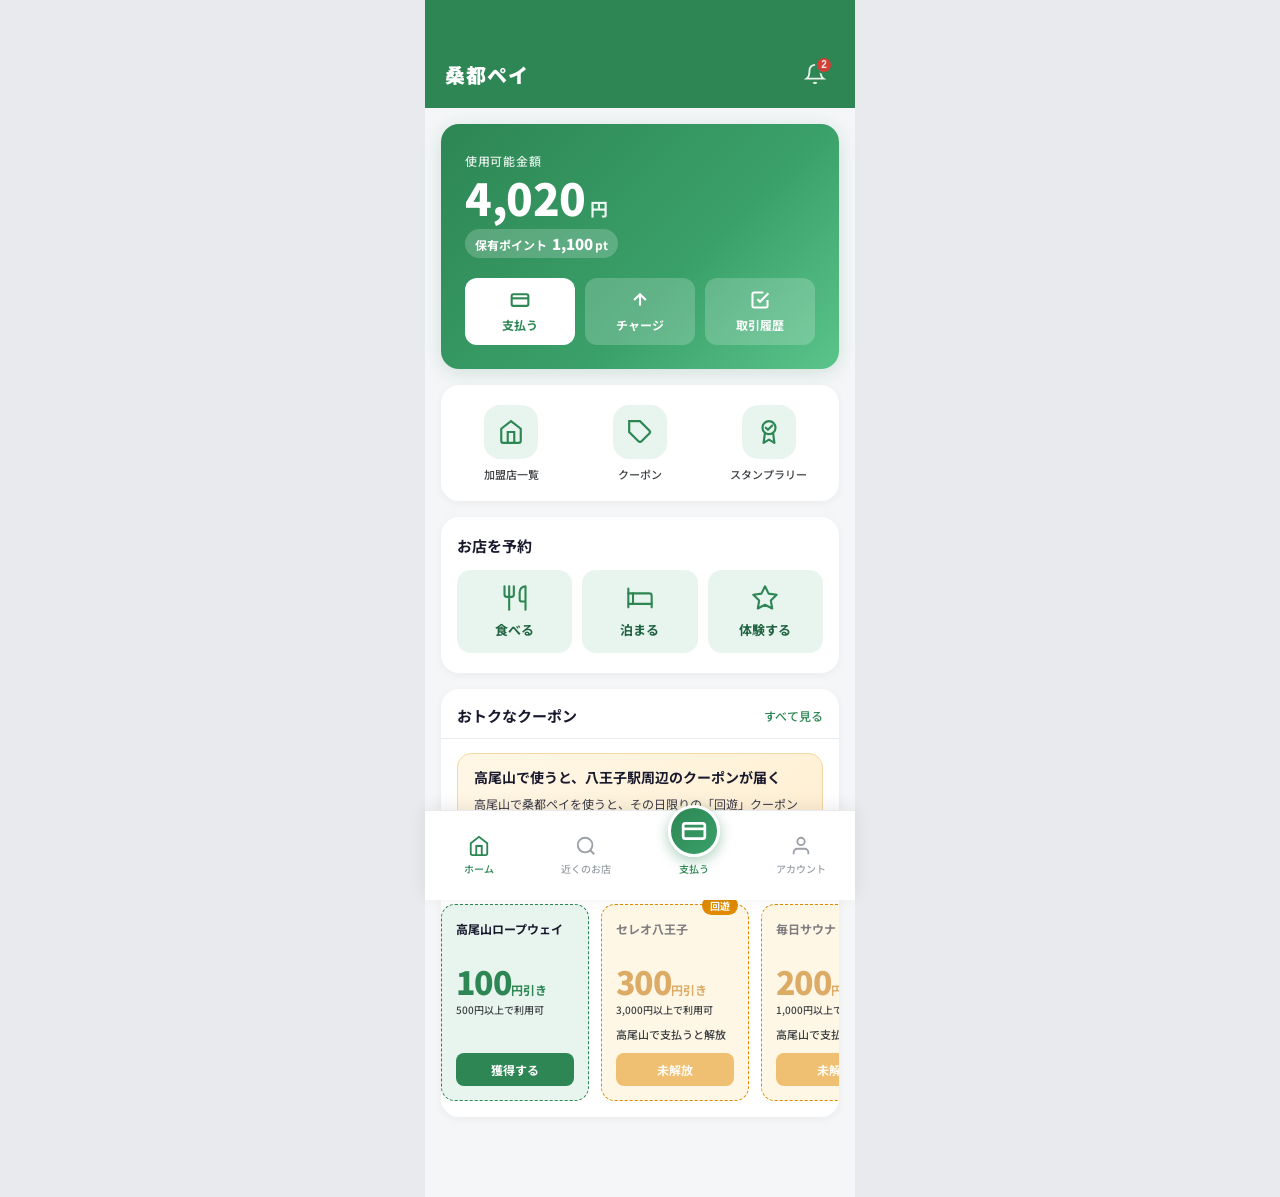
==== index.html @ 96328ba6 "アカウント画面を追加 - ボトムナビの「アカウント」で account.html に移動するようにした - 会員情報：会員番号・使用可能金額・保有ポイント、支払う／チャージ - 予約：これからの予約を" ====
<!DOCTYPE html>
<html lang="ja">
<head>
  <meta charset="UTF-8">
  <meta name="viewport" content="width=device-width, initial-scale=1.0">
  <title>桑都ペイ</title>
  <link rel="stylesheet" href="style.css">
  <link rel="preconnect" href="https://fonts.googleapis.com">
  <link href="https://fonts.googleapis.com/css2?family=Noto+Sans+JP:wght@400;500;700;900&display=swap" rel="stylesheet">
</head>
<body>

  <header class="top-bar">
    <span class="logo-text">桑都ペイ</span>
    <button class="notification-btn" aria-label="お知らせ">
      <svg width="22" height="22" viewBox="0 0 24 24" fill="none" stroke="currentColor" stroke-width="2">
        <path d="M18 8A6 6 0 0 0 6 8c0 7-3 9-3 9h18s-3-2-3-9"/>
        <path d="M13.73 21a2 2 0 0 1-3.46 0"/>
      </svg>
    </button>
  </header>

  <main>
    <section class="balance-card">
      <div class="card-label">使用可能金額</div>
      <div class="card-amount">
        <span class="amount-value">4,000</span>
        <span class="amount-unit">円</span>
      </div>
      <!-- 保有ポイント（数字は js/state.js で書きかわる） -->
      <p class="card-points">保有ポイント <span class="points-value">0</span>pt</p>
      <div class="card-actions">
        <a href="pay.html" class="action-btn primary pay-btn">
          <svg width="20" height="20" viewBox="0 0 24 24" fill="none" stroke="currentColor" stroke-width="2.5">
            <rect x="2" y="5" width="20" height="14" rx="2"/>
            <path d="M2 10h20"/>
          </svg>
          支払う
        </a>
        <button class="action-btn secondary charge-btn">
          <svg width="20" height="20" viewBox="0 0 24 24" fill="none" stroke="currentColor" stroke-width="2.5">
            <path d="M12 5v14M5 12l7-7 7 7"/>
          </svg>
          チャージ
        </button>
        <button class="action-btn secondary history-btn">
          <svg width="20" height="20" viewBox="0 0 24 24" fill="none" stroke="currentColor" stroke-width="2.5">
            <path d="M9 11l3 3L22 4"/>
            <path d="M21 12v7a2 2 0 0 1-2 2H5a2 2 0 0 1-2-2V5a2 2 0 0 1 2-2h11"/>
          </svg>
          取引履歴
        </button>
      </div>
    </section>

    <section class="services">
      <a href="shops.html" class="service-item">
        <div class="service-icon">
          <svg width="26" height="26" viewBox="0 0 24 24" fill="none" stroke="currentColor" stroke-width="2">
            <path d="M3 9l9-7 9 7v11a2 2 0 0 1-2 2H5a2 2 0 0 1-2-2z"/>
            <polyline points="9 22 9 12 15 12 15 22"/>
          </svg>
        </div>
        <span>加盟店一覧</span>
      </a>
      <a href="coupons.html" class="service-item">
        <div class="service-icon">
          <svg width="26" height="26" viewBox="0 0 24 24" fill="none" stroke="currentColor" stroke-width="2">
            <path d="M20.59 13.41l-7.17 7.17a2 2 0 0 1-2.83 0L2 12V2h10l8.59 8.59a2 2 0 0 1 0 2.82z"/>
            <line x1="7" y1="7" x2="7.01" y2="7"/>
          </svg>
        </div>
        <span>クーポン</span>
      </a>
      <a href="stamp.html" class="service-item">
        <div class="service-icon">
          <svg width="26" height="26" viewBox="0 0 24 24" fill="none" stroke="currentColor" stroke-width="2" stroke-linecap="round" stroke-linejoin="round">
            <circle cx="12" cy="8" r="6"/>
            <polyline points="9 8 11 10 15 6"/>
            <path d="M8.2 13.3L7 22l5-3 5 3-1.2-8.7"/>
          </svg>
        </div>
        <span>スタンプラリー</span>
      </a>
    </section>

    <section class="reserve">
      <h2 class="reserve-title">お店を予約</h2>
      <div class="reserve-buttons">
        <a href="reserve.html?type=food" class="reserve-btn">
          <svg class="reserve-icon" width="28" height="28" viewBox="0 0 24 24" fill="none" stroke="currentColor" stroke-width="1.8" stroke-linecap="round" stroke-linejoin="round">
            <path d="M3 2v7c0 1.1.9 2 2 2h4a2 2 0 0 0 2-2V2"/>
            <path d="M7 2v20"/>
            <path d="M21 15V2a5 5 0 0 0-5 5v6c0 1.1.9 2 2 2h3zm0 0v7"/>
          </svg>
          食べる
        </a>
        <a href="reserve.html?type=stay" class="reserve-btn">
          <svg class="reserve-icon" width="28" height="28" viewBox="0 0 24 24" fill="none" stroke="currentColor" stroke-width="1.8" stroke-linecap="round" stroke-linejoin="round">
            <path d="M2 4v16"/>
            <path d="M2 8h18a2 2 0 0 1 2 2v10"/>
            <path d="M2 17h20"/>
            <path d="M6 8v9"/>
          </svg>
          泊まる
        </a>
        <a href="reserve.html?type=experience" class="reserve-btn">
          <svg class="reserve-icon" width="28" height="28" viewBox="0 0 24 24" fill="none" stroke="currentColor" stroke-width="1.8" stroke-linecap="round" stroke-linejoin="round">
            <polygon points="12 2 15.09 8.26 22 9.27 17 14.14 18.18 21.02 12 17.77 5.82 21.02 7 14.14 2 9.27 8.91 8.26 12 2"/>
          </svg>
          体験する
        </a>
      </div>
    </section>

    <section class="coupon">
      <div class="coupon-header">
        <h2>おトクなクーポン</h2>
        <a href="coupons.html" class="news-more">すべて見る</a>
      </div>
      <!-- 回遊クーポンの案内は js/ui-coupon.js で自動生成 -->
      <div class="tour-banner"></div>
      <div class="coupon-carousel">
        <!-- クーポンは js/page-home.js で自動生成 -->
      </div>
    </section>

  </main>

  <nav class="bottom-nav">
    <button class="nav-item active">
      <svg width="22" height="22" viewBox="0 0 24 24" fill="none" stroke="currentColor" stroke-width="2">
        <path d="M3 9l9-7 9 7v11a2 2 0 0 1-2 2H5a2 2 0 0 1-2-2z"/>
        <polyline points="9 22 9 12 15 12 15 22"/>
      </svg>
      <span>ホーム</span>
    </button>
    <a href="shops.html?sort=near" class="nav-item nav-near">
      <svg width="22" height="22" viewBox="0 0 24 24" fill="none" stroke="currentColor" stroke-width="2">
        <circle cx="11" cy="11" r="8"/><line x1="21" y1="21" x2="16.65" y2="16.65"/>
      </svg>
      <span>近くのお店</span>
    </a>
    <a href="pay.html" class="nav-item pay-nav">
      <div class="pay-circle">
        <svg width="26" height="26" viewBox="0 0 24 24" fill="none" stroke="white" stroke-width="2.5">
          <rect x="2" y="5" width="20" height="14" rx="2"/>
          <path d="M2 10h20"/>
        </svg>
      </div>
      <span>支払う</span>
    </a>
    <a href="account.html" class="nav-item nav-account">
      <svg width="22" height="22" viewBox="0 0 24 24" fill="none" stroke="currentColor" stroke-width="2">
        <path d="M20 21v-2a4 4 0 0 0-4-4H8a4 4 0 0 0-4 4v2"/>
        <circle cx="12" cy="7" r="4"/>
      </svg>
      <span>アカウント</span>
    </a>
  </nav>
<!-- 読み込む順番を変えないでください（上のファイルを下のファイルが使います） -->
<script src="js/data.js"></script>
<script src="js/core.js"></script>
<script src="js/state.js"></script>
<script src="js/demo.js"></script>
<script src="js/ui-common.js"></script>
<script src="js/ui-coupon.js"></script>
<script src="js/ui-merchant.js"></script>
<script src="js/ui-pay.js"></script>
<script src="js/page-home.js"></script>
</body>
</html>
---- style.css ----
@charset "UTF-8";

:root {
  --green-primary: #2D8653;
  --green-light: #3AA06A;
  --green-pale: #E8F5EE;
  --green-dark: #1F6340;
  --white: #FFFFFF;
  --gray-100: #F5F6F8;
  --gray-200: #E8EAED;
  --gray-400: #9AA0A6;
  --gray-700: #3C4043;
  --text-primary: #1A1A2E;
  --radius-card: 18px;
  --shadow-card: 0 4px 20px rgba(45, 134, 83, 0.18);
}

/* 全体 */

[hidden] {
  display: none !important;
}

* {
  margin: 0;
  padding: 0;
  box-sizing: border-box;
}

html {
  background: var(--gray-200);
  overscroll-behavior-y: auto;
}

body {
  font-family: 'Noto Sans JP', sans-serif;
  background: var(--gray-100);
  color: var(--text-primary);
  min-height: 100vh;
  max-width: 430px;
  margin: 0 auto;
  position: relative;
  padding-bottom: 80px;
}

/* ── ヘッダー ── */
.top-bar {
  background: var(--green-primary);
  display: flex;
  align-items: center;
  justify-content: space-between;
  padding:54px 20px 14px;
  position: sticky;
  top: 0;
  z-index: 100;
}

.logo-text {
  font-size: 20px;
  font-weight: 900;
  color: var(--white);
  letter-spacing: 0.05em;
}

.notification-btn {
  position: relative;
  display: flex;
  align-items: center;
  justify-content: center;
  width: 40px;
  height: 40px;
  background: none;
  border: none;
  color: var(--white);
  cursor: pointer;
  opacity: 0.9;
}

/* ベルマークの未読の数 */
.notice-badge {
  position: absolute;
  top: 2px;
  right: 2px;
  min-width: 18px;
  height: 18px;
  padding: 0 4px;
  border-radius: 9px;
  border: 2px solid var(--green-primary);
  background: #E53935;
  color: var(--white);
  font-size: 10px;
  font-weight: 700;
  line-height: 14px;
  text-align: center;
}

/* ── 残高カード ── */
.balance-card {
  background: linear-gradient(135deg, var(--green-primary) 0%, var(--green-light) 60%, #5AC48A 100%);
  margin: 16px 16px 0;
  border-radius: var(--radius-card);
  padding: 28px 24px 24px;
  box-shadow: var(--shadow-card);
  color: var(--white);
}

.card-label {
  font-size: 12px;
  font-weight: 500;
  opacity: 0.85;
  letter-spacing: 0.06em;
  margin-bottom: 6px;
}

.card-amount {
  display: flex;
  align-items: baseline;
  gap: 4px;
  margin-bottom: 8px;
}

.card-points {
  display: inline-block;
  margin-bottom: 20px;
  padding: 4px 10px;
  border-radius: 20px;
  background: rgba(255, 255, 255, 0.2);
  font-size: 12px;
  font-weight: 700;
}

.card-points .points-value {
  font-size: 15px;
  font-weight: 900;
  margin: 0 2px;
}

.amount-value {
  font-size: 44px;
  font-weight: 900;
  line-height: 1;
  letter-spacing: -0.01em;
}

.amount-unit {
  font-size: 18px;
  font-weight: 700;
  opacity: 0.9;
}

.card-actions {
  display: flex;
  gap: 10px;
}

.action-btn {
  flex: 1;
  display: flex;
  flex-direction: column;
  align-items: center;
  gap: 6px;
  padding: 12px 8px;
  border: none;
  border-radius: 12px;
  font-family: 'Noto Sans JP', sans-serif;
  font-size: 12px;
  font-weight: 700;
  cursor: pointer;
  transition: transform 0.1s, opacity 0.1s;
}

.action-btn:active {
  transform: scale(0.95);
  opacity: 0.85;
}

.action-btn.primary {
  background: var(--white);
  color: var(--green-primary);
}

.action-btn.secondary {
  background: rgba(255, 255, 255, 0.2);
  color: var(--white);
  backdrop-filter: blur(4px);
}

/* ── サービス一覧 ── */
.services {
  display: grid;
  grid-template-columns: repeat(3, 1fr);
  gap: 12px;
  margin: 16px 16px 0;
  background: var(--white);
  border-radius: var(--radius-card);
  padding: 20px 12px;
  box-shadow: 0 2px 8px rgba(0, 0, 0, 0.05);
}

.service-item {
  display: flex;
  flex-direction: column;
  align-items: center;
  gap: 8px;
  cursor: pointer;
  transition: transform 0.15s;
}

.service-item:active {
  transform: scale(0.92);
}

.service-icon {
  width: 54px;
  height: 54px;
  background: var(--green-pale);
  border-radius: 16px;
  display: flex;
  align-items: center;
  justify-content: center;
  color: var(--green-primary);
}

.service-item span {
  font-size: 11px;
  font-weight: 500;
  color: var(--gray-700);
  text-align: center;
  line-height: 1.3;
}

/* ── 予約 ── */
.reserve {
  margin: 16px 16px 0;
  background: var(--white);
  border-radius: var(--radius-card);
  padding: 18px 16px 20px;
  box-shadow: 0 2px 8px rgba(0, 0, 0, 0.05);
}

.reserve-title {
  font-size: 15px;
  font-weight: 700;
  color: var(--text-primary);
  margin-bottom: 14px;
}

.reserve-buttons {
  display: flex;
  gap: 10px;
}

.reserve-btn {
  flex: 1;
  display: flex;
  flex-direction: column;
  align-items: center;
  gap: 8px;
  padding: 14px 8px;
  background: var(--green-pale);
  border: none;
  border-radius: 14px;
  font-family: 'Noto Sans JP', sans-serif;
  font-size: 13px;
  font-weight: 700;
  color: var(--green-dark);
  cursor: pointer;
  transition: transform 0.15s, background 0.15s;
}

.reserve-btn:active {
  transform: scale(0.94);
  background: #D4EDE0;
}

.reserve-icon {
  color: var(--green-primary);
}

/* ── クーポン ── */
.coupon {
  margin: 16px 16px 0;
  background: var(--white);
  border-radius: var(--radius-card);
  overflow: hidden;
  box-shadow: 0 2px 8px rgba(0, 0, 0, 0.05);
}

.coupon-header {
  display: flex;
  align-items: center;
  justify-content: space-between;
  padding: 16px 16px 12px;
  border-bottom: 1px solid var(--gray-200);
}

.coupon-header h2 {
  font-size: 15px;
  font-weight: 700;
  color: var(--text-primary);
}

.coupon-carousel {
  display: flex;
  gap: 12px;
  overflow-x: auto;
  scroll-snap-type: x mandatory;
  -webkit-overflow-scrolling: touch;
  overscroll-behavior-x: contain;
  padding: 14px 16px 16px;
  scrollbar-width: none;
}

.coupon-carousel::-webkit-scrollbar {
  display: none;
}

.coupon-card {
  flex-shrink: 0;
  width: 148px;
  scroll-snap-align: start;
  background: var(--green-pale);
  border-radius: 14px;
  padding: 16px 14px 14px;
  display: flex;
  flex-direction: column;
  gap: 10px;
  border: 1.5px dashed var(--green-primary);
  position: relative;
}

.coupon-name {
  font-size: 12px;
  font-weight: 700;
  color: var(--text-primary);
  line-height: 1.4;
  min-height: 34px;
}

.coupon-discount {
  font-size: 12px;
  font-weight: 700;
  color: var(--green-primary);
  line-height: 1;
}

.coupon-discount span {
  font-size: 32px;
  font-weight: 900;
  letter-spacing: -0.02em;
}

.coupon-btn {
  width: 100%;
  padding: 8px 0;
  background: var(--green-primary);
  color: var(--white);
  border: none;
  border-radius: 8px;
  font-family: 'Noto Sans JP', sans-serif;
  font-size: 12px;
  font-weight: 700;
  cursor: pointer;
  transition: opacity 0.15s, transform 0.15s;
}

.coupon-btn:active {
  opacity: 0.8;
  transform: scale(0.97);
}

.coupon-btn.coupon-btn-clicked {
  opacity: 0.5;
  cursor: default;
  transform: none;
}

/* 「すべて見る」リンク */
.news-more {
  font-size: 12px;
  color: var(--green-primary);
  text-decoration: none;
  font-weight: 500;
}

/* ── ボトムナビ ── */
.bottom-nav {
  position: fixed;
  bottom: 0;
  left: 50%;
  transform: translateX(-50%);
  width: 100%;
  max-width: 430px;
  background: var(--white);
  border-top: 1px solid var(--gray-200);
  display: flex;
  align-items: flex-end;
  padding: 8px 0 20px;
  box-shadow: 0 -4px 16px rgba(0, 0, 0, 0.08);
  z-index: 200;
}

.nav-item {
  flex: 1;
  display: flex;
  flex-direction: column;
  align-items: center;
  gap: 4px;
  background: none;
  border: none;
  cursor: pointer;
  color: var(--gray-400);
  font-family: 'Noto Sans JP', sans-serif;
  font-size: 10px;
  font-weight: 500;
  padding: 4px 0;
  transition: color 0.15s;
}

.nav-item.active {
  color: var(--green-primary);
}

.nav-item.pay-nav {
  color: var(--green-primary);
  margin-top: -18px;
}

.pay-circle {
  width: 52px;
  height: 52px;
  background: linear-gradient(135deg, var(--green-primary), var(--green-light));
  border-radius: 50%;
  display: flex;
  align-items: center;
  justify-content: center;
  box-shadow: 0 4px 14px rgba(45, 134, 83, 0.4);
  border: 3px solid var(--white);
}
/* リンクで作ったボタンの下線を消す */
a.service-item,
a.nav-item {
  text-decoration: none;
}

/* ════════════════════════════
   クーポン一覧ページ
   ════════════════════════════ */
.sub-bar {
  padding: 54px 12px 14px;
}

.back-btn {
  display: flex;
  align-items: center;
  justify-content: center;
  width: 40px;
  height: 40px;
  color: var(--white);
}

.page-title {
  font-size: 17px;
  font-weight: 700;
  color: var(--white);
}

/* 獲得状況の切り替え（カテゴリと区別するためセグメント型） */
.coupon-tabs {
  display: flex;
  gap: 4px;
  margin: 12px 16px 0;
  padding: 4px;
  background: var(--gray-200);
  border-radius: 12px;
}

.coupon-tab {
  flex: 1;
  padding: 7px 0;
  background: none;
  border: none;
  border-radius: 9px;
  font-family: 'Noto Sans JP', sans-serif;
  font-size: 13px;
  font-weight: 700;
  color: var(--gray-700);
  cursor: pointer;
  transition: background 0.15s, color 0.15s;
}

.coupon-tab.active {
  background: var(--white);
  color: var(--green-primary);
  box-shadow: 0 1px 4px rgba(0, 0, 0, 0.08);
}

/* 縦並びのクーポン */
.coupon-list {
  display: flex;
  flex-direction: column;
  gap: 12px;
  margin: 16px 16px 0;
}

.coupon-card.coupon-row {
  width: 100%;
  flex-direction: row;
  align-items: center;
  gap: 14px;
  padding: 16px;
}

.coupon-row .coupon-discount {
  flex-shrink: 0;
  width: 92px;
  text-align: center;
}

.coupon-row .coupon-discount span {
  font-size: 26px;
}

.coupon-row .coupon-name {
  flex: 1;
  min-height: 0;
  font-size: 14px;
}

.coupon-row .coupon-btn {
  flex-shrink: 0;
  width: 84px;
}

.coupon-empty {
  padding: 40px 0;
  text-align: center;
  font-size: 13px;
  color: var(--gray-400);
}

/* カテゴリ・エリアのボタン（横にスクロールできる） */
.category-chips,
.area-chips {
  display: flex;
  gap: 8px;
  overflow-x: auto;
  padding: 16px 16px 0;
  scrollbar-width: none;
}

.category-chips::-webkit-scrollbar,
.area-chips::-webkit-scrollbar {
  display: none;
}

.category-chip {
  flex-shrink: 0;
  padding: 7px 14px;
  background: var(--green-pale);
  border: none;
  border-radius: 20px;
  font-family: 'Noto Sans JP', sans-serif;
  font-size: 13px;
  font-weight: 700;
  color: var(--green-dark);
  cursor: pointer;
  transition: background 0.15s, color 0.15s;
}

.category-chip.active {
  background: var(--green-dark);
  color: var(--white);
}

/* 一覧カードの店名とカテゴリ */
.coupon-info {
  flex: 1;
  display: flex;
  flex-direction: column;
  align-items: flex-start;
  gap: 4px;
}

.coupon-category {
  font-size: 10px;
  font-weight: 700;
  color: var(--green-dark);
  background: var(--white);
  padding: 2px 8px;
  border-radius: 20px;
}

/* ════════════════════════════
   回遊クーポン
   ════════════════════════════ */

/* 案内バナー */
.tour-banner {
  margin: 14px 16px 0;
  padding: 14px 16px;
  background: linear-gradient(135deg, #FFF7E6, #FFEFD1);
  border: 1px solid #F5D9A3;
  border-radius: 14px;
  display: flex;
  flex-direction: column;
  gap: 6px;
}

.tour-banner-page {
  margin-top: 16px;
}

.tour-banner.is-active {
  background: linear-gradient(135deg, var(--green-primary), var(--green-light));
  border-color: transparent;
  color: var(--white);
}

.tour-title {
  font-size: 14px;
  font-weight: 700;
  line-height: 1.4;
}

.tour-text {
  font-size: 12px;
  line-height: 1.6;
  opacity: 0.85;
}

.tour-remaining {
  font-size: 12px;
  font-weight: 500;
}

.tour-countdown {
  font-size: 18px;
  font-weight: 900;
  margin-left: 2px;
}

.tour-demo-btn {
  align-self: flex-start;
  margin-top: 4px;
  padding: 8px 14px;
  background: #E08A00;
  color: var(--white);
  border: none;
  border-radius: 8px;
  font-family: 'Noto Sans JP', sans-serif;
  font-size: 12px;
  font-weight: 700;
  cursor: pointer;
}

.tour-demo-btn:active {
  transform: scale(0.97);
}

/* 回遊クーポンのカード */
.coupon-card.is-tour {
  background: #FFF7E6;
  border-color: #E08A00;
}

.coupon-card.is-tour .coupon-discount {
  color: #C06F00;
}

.coupon-card.is-tour .coupon-btn {
  background: #E08A00;
}

.coupon-card.is-inactive .coupon-name,
.coupon-card.is-inactive .coupon-discount {
  opacity: 0.55;
}

.coupon-badge {
  align-self: flex-start;
  font-size: 10px;
  font-weight: 700;
  color: var(--white);
  background: #E08A00;
  padding: 2px 8px;
  border-radius: 20px;
}

/* ホームのカードではバッジを右上に重ねる */
.coupon-card:not(.coupon-row) .coupon-badge {
  position: absolute;
  top: -9px;
  right: 10px;
}

.coupon-note {
  font-size: 11px;
  font-weight: 500;
  color: var(--gray-700);
  line-height: 1.4;
}

.coupon-note.is-active {
  color: #C06F00;
  font-weight: 700;
}

/* 一覧カードのラベル（回遊・カテゴリ）を横に並べる */
.coupon-labels {
  display: flex;
  flex-wrap: wrap;
  gap: 4px;
}

/* ホームのカードはボタンを下端にそろえる */
.coupon-card:not(.coupon-row) .coupon-btn {
  margin-top: auto;
}

/* 利用条件 */
.coupon-condition {
  font-size: 10px;
  font-weight: 500;
  color: var(--gray-700);
  line-height: 1.4;
}

.coupon-card:not(.coupon-row) .coupon-condition {
  margin-top: -4px;
}

/* カードは押すと詳細が開く */
.coupon-card {
  cursor: pointer;
}

/* ════════════════════════════
   クーポン詳細（下から出てくるパネル）
   ════════════════════════════ */
.sheet-overlay {
  position: fixed;
  inset: 0;
  z-index: 300;
  background: rgba(0, 0, 0, 0);
  display: flex;
  justify-content: center;
  align-items: flex-end;
  transition: background 0.25s;
}

.sheet-overlay.is-open {
  background: rgba(0, 0, 0, 0.45);
}

.sheet {
  position: relative;
  width: 100%;
  max-width: 430px;
  max-height: 85vh;
  overflow-y: auto;
  background: var(--white);
  border-radius: 22px 22px 0 0;
  padding: 10px 20px 28px;
  display: flex;
  flex-direction: column;
  gap: 12px;
  transform: translateY(100%);
  transition: transform 0.25s ease-out;
}

.sheet-overlay.is-open .sheet {
  transform: translateY(0);
}

/* 中身が多いときに、ボタンの列などがつぶれないようにする（パネル全体をスクロールさせる） */
.sheet > * {
  flex-shrink: 0;
}

.sheet-handle {
  align-self: center;
  width: 40px;
  height: 4px;
  border-radius: 2px;
  background: var(--gray-200);
  margin-bottom: 6px;
}

.sheet-close {
  position: absolute;
  top: 14px;
  right: 14px;
  width: 32px;
  height: 32px;
  border: none;
  border-radius: 50%;
  background: var(--gray-100);
  color: var(--gray-700);
  font-size: 20px;
  line-height: 1;
  cursor: pointer;
}

.sheet .coupon-category {
  background: var(--green-pale);
}

.sheet-title {
  font-size: 20px;
  font-weight: 900;
  line-height: 1.4;
  padding-right: 36px;
}

.sheet-discount {
  font-size: 16px;
  font-weight: 700;
  color: var(--green-primary);
  line-height: 1;
}

.sheet-discount span {
  font-size: 44px;
  font-weight: 900;
  letter-spacing: -0.02em;
}

.sheet.is-tour .sheet-discount {
  color: #C06F00;
}

.sheet-desc {
  font-size: 13px;
  line-height: 1.7;
  color: var(--gray-700);
}

.sheet-info {
  display: grid;
  grid-template-columns: 84px 1fr;
  gap: 10px 12px;
  padding: 14px 16px;
  background: var(--gray-100);
  border-radius: 12px;
  font-size: 13px;
}

.sheet-info dt {
  color: var(--gray-400);
  font-weight: 500;
}

.sheet-info dd {
  font-weight: 700;
}

.sheet-info .tour-countdown {
  font-size: inherit;
  margin-left: 0;
  color: #C06F00;
}

.sheet-howto-title {
  font-size: 13px;
  font-weight: 700;
  margin-bottom: 6px;
}

.sheet-howto ol {
  padding-left: 1.4em;
  font-size: 12px;
  line-height: 1.8;
  color: var(--gray-700);
}

.sheet-btn {
  margin-top: 4px;
  width: 100%;
  padding: 14px 0;
  background: var(--green-primary);
  color: var(--white);
  border: none;
  border-radius: 12px;
  font-family: 'Noto Sans JP', sans-serif;
  font-size: 15px;
  font-weight: 700;
  cursor: pointer;
}

.sheet.is-tour .sheet-btn {
  background: #E08A00;
}

.sheet-btn:disabled {
  opacity: 0.5;
  cursor: default;
}

/* ════════════════════════════
   お店の予約
   ════════════════════════════ */
a.reserve-btn {
  text-decoration: none;
}

/* 食べる・泊まる・体験するの切り替え */
.reserve-switch {
  display: flex;
  gap: 4px;
  margin: 16px 16px 0;
  padding: 4px;
  background: var(--gray-200);
  border-radius: 12px;
}

.reserve-switch a {
  flex: 1;
  padding: 8px 0;
  border-radius: 9px;
  text-align: center;
  text-decoration: none;
  font-size: 13px;
  font-weight: 700;
  color: var(--gray-700);
}

.reserve-switch a.active {
  background: var(--white);
  color: var(--green-primary);
  box-shadow: 0 1px 4px rgba(0, 0, 0, 0.08);
}

.reserve-lead {
  margin: 14px 16px 0;
  font-size: 12px;
  line-height: 1.6;
  color: var(--gray-700);
}

/* お店のカード（予約ページ・加盟店一覧で共通） */
.shop-list,
.merchant-list {
  display: flex;
  flex-direction: column;
  gap: 12px;
  margin: 14px 16px 0;
}

.shop-card {
  background: var(--white);
  border-radius: var(--radius-card);
  padding: 16px;
  box-shadow: 0 2px 8px rgba(0, 0, 0, 0.05);
  display: flex;
  flex-direction: column;
  gap: 10px;
  cursor: pointer;
  transition: transform 0.15s;
}

.shop-card:active {
  transform: scale(0.98);
}

.shop-head {
  display: flex;
  gap: 12px;
  align-items: center;
}

.shop-icon {
  flex-shrink: 0;
  width: 52px;
  height: 52px;
  border-radius: 14px;
  background: var(--green-pale);
  color: var(--green-primary);
  display: flex;
  align-items: center;
  justify-content: center;
}

.shop-title-box {
  display: flex;
  flex-direction: column;
  gap: 5px;
}

.shop-name {
  font-size: 15px;
  font-weight: 700;
  line-height: 1.4;
}

.shop-card .coupon-category {
  background: var(--green-pale);
}

.shop-desc {
  font-size: 12px;
  line-height: 1.6;
  color: var(--gray-700);
}

.shop-foot {
  display: flex;
  align-items: center;
  justify-content: space-between;
  gap: 10px;
}

.shop-btn {
  flex-shrink: 0;
  padding: 9px 18px;
  background: var(--green-primary);
  color: var(--white);
  border: none;
  border-radius: 10px;
  font-family: 'Noto Sans JP', sans-serif;
  font-size: 13px;
  font-weight: 700;
  cursor: pointer;
}

/* 予約フォーム */
.reserve-form {
  display: flex;
  flex-direction: column;
  gap: 12px;
  margin-top: 4px;
}

.form-field {
  display: flex;
  flex-direction: column;
  gap: 6px;
}

.form-label {
  font-size: 12px;
  font-weight: 700;
  color: var(--gray-700);
}

.form-input {
  width: 100%;
  padding: 12px 14px;
  border: 1px solid var(--gray-200);
  border-radius: 10px;
  background: var(--gray-100);
  font-family: 'Noto Sans JP', sans-serif;
  font-size: 16px; /* 16px 未満だと iPhone で入力時に画面が拡大される */
  color: var(--text-primary);
}

.form-input:focus {
  outline: 2px solid var(--green-light);
  outline-offset: 1px;
}

.form-error {
  font-size: 12px;
  font-weight: 700;
  color: #C62828;
}

/* 予約完了 */
.reserve-check {
  align-self: center;
  width: 64px;
  height: 64px;
  margin-top: 8px;
  border-radius: 50%;
  background: var(--green-primary);
  color: var(--white);
  font-size: 32px;
  font-weight: 900;
  display: flex;
  align-items: center;
  justify-content: center;
}

.reserve-done-title {
  text-align: center;
  padding-right: 0;
}

/* お店のアクセス */
.shop-access {
  font-size: 12px;
  font-weight: 500;
  color: var(--gray-700);
  line-height: 1.5;
}

/* 回遊の起点バッジ（高尾山エリアのお店） */
.coupon-badge.is-origin {
  background: var(--green-primary);
}

/* 予約画面の回遊クーポン案内 */
.tour-box {
  display: flex;
  flex-direction: column;
  gap: 6px;
  padding: 14px;
  background: #FFF7E6;
  border: 1.5px dashed #E08A00;
  border-radius: 12px;
}

.tour-box.is-origin {
  background: var(--green-pale);
  border-color: var(--green-primary);
}

.tour-box-head {
  display: flex;
  align-items: center;
  gap: 6px;
}

.tour-box-title {
  font-size: 13px;
  font-weight: 700;
}

.tour-box-amount {
  font-size: 12px;
  color: var(--gray-700);
}

.tour-box-amount strong {
  font-size: 18px;
  font-weight: 900;
  color: #C06F00;
  margin-right: 2px;
}

.tour-box-text {
  font-size: 12px;
  line-height: 1.6;
  color: var(--gray-700);
}

.tour-box-warn {
  font-size: 11px;
  font-weight: 700;
  line-height: 1.5;
  color: #C62828;
}

.tour-box-btn {
  align-self: flex-start;
  padding: 8px 14px;
  background: #E08A00;
  color: var(--white);
  border: none;
  border-radius: 8px;
  font-family: 'Noto Sans JP', sans-serif;
  font-size: 12px;
  font-weight: 700;
  cursor: pointer;
}

/* クーポン詳細の「このお店を予約する」 */
.sheet-link {
  display: block;
  padding: 12px 0;
  border: 1.5px solid var(--green-primary);
  border-radius: 12px;
  text-align: center;
  text-decoration: none;
  font-size: 14px;
  font-weight: 700;
  color: var(--green-primary);
}

/* 予約画面の「獲得済み」ボタン（押せない） */
.tour-box-btn.is-done {
  background: var(--white);
  color: #C06F00;
  border: 1.5px solid #E08A00;
  cursor: default;
}

/* ════════════════════════════
   加盟店一覧
   ════════════════════════════ */
.search-box {
  display: flex;
  align-items: center;
  gap: 8px;
  margin: 16px 16px 0;
  padding: 0 14px;
  background: var(--white);
  border: 1px solid var(--gray-200);
  border-radius: 12px;
  color: var(--gray-400);
}

.merchant-search {
  flex: 1;
  padding: 12px 0;
  border: none;
  background: none;
  font-family: 'Noto Sans JP', sans-serif;
  font-size: 16px; /* 16px 未満だと iPhone で入力時に画面が拡大される */
  color: var(--text-primary);
  outline: none;
}

.search-box:focus-within {
  border-color: var(--green-light);
}

.area-chips {
  padding-top: 12px;
}

.merchant-count {
  margin: 12px 16px 0;
  font-size: 12px;
  font-weight: 700;
  color: var(--gray-700);
}

.merchant-list {
  margin-top: 8px;
}

/* 通常クーポン・予約可のバッジ */
.coupon-badge.is-coupon {
  background: var(--green-light);
}

.coupon-badge.is-reserve {
  background: var(--gray-700);
}

/* 通常クーポンの案内（緑） */
.tour-box.is-normal {
  background: var(--green-pale);
  border-color: var(--green-primary);
}

.tour-box.is-normal .tour-box-amount strong {
  color: var(--green-primary);
}

.tour-box.is-normal .tour-box-btn {
  background: var(--green-primary);
}

.tour-box.is-normal .tour-box-btn.is-done {
  background: var(--white);
  color: var(--green-primary);
  border-color: var(--green-primary);
}

.tour-box-actions {
  display: flex;
  flex-wrap: wrap;
  align-items: center;
  gap: 10px;
}

.tour-box-link {
  padding: 8px 0;
  background: none;
  border: none;
  font-family: 'Noto Sans JP', sans-serif;
  font-size: 12px;
  font-weight: 700;
  color: var(--gray-700);
  text-decoration: underline;
  cursor: pointer;
}

/* リンクで作った大きいボタン */
.sheet-btn-link {
  display: block;
  text-align: center;
  text-decoration: none;
}

/* ── 加盟店一覧：リスト / 地図の切り替え ── */
.list-head {
  display: flex;
  align-items: center;
  justify-content: space-between;
  margin: 12px 16px 0;
}

.list-head .merchant-count {
  margin: 0;
}

.view-switch {
  display: flex;
  gap: 2px;
  padding: 3px;
  background: var(--gray-200);
  border-radius: 10px;
}

.view-switch button {
  padding: 6px 14px;
  background: none;
  border: none;
  border-radius: 8px;
  font-family: 'Noto Sans JP', sans-serif;
  font-size: 12px;
  font-weight: 700;
  color: var(--gray-700);
  cursor: pointer;
}

.view-switch button.active {
  background: var(--white);
  color: var(--green-primary);
  box-shadow: 0 1px 4px rgba(0, 0, 0, 0.08);
}

/* ── 地図 ── */
.map-view {
  position: relative;
  z-index: 0; /* 地図がヘッダーや下のパネルより上に出ないようにする */
  margin: 10px 16px 0;
}

.merchant-map {
  height: 60vh;
  min-height: 320px;
  border-radius: var(--radius-card);
  overflow: hidden;
  background: var(--gray-200);
}

.map-error {
  padding: 40px 20px;
  text-align: center;
  font-size: 13px;
  color: var(--gray-700);
}

/* ピン */
.map-pin {
  display: inline-block;
  width: 22px;
  height: 22px;
  border-radius: 50%;
  background: var(--gray-700);
  border: 3px solid var(--white);
  box-shadow: 0 2px 6px rgba(0, 0, 0, 0.35);
}

.map-pin.is-origin {
  background: var(--green-primary);
}

.map-pin.is-tour {
  background: #E08A00;
}

/* 凡例 */
.map-legend {
  display: flex;
  flex-wrap: wrap;
  gap: 6px 14px;
  margin-top: 10px;
  font-size: 11px;
  color: var(--gray-700);
}

.map-legend span {
  display: flex;
  align-items: center;
  gap: 5px;
}

.map-legend .map-pin {
  width: 14px;
  height: 14px;
  border-width: 2px;
}

.map-note {
  margin-top: 6px;
  font-size: 11px;
  color: var(--gray-400);
}

/* 吹き出し */
.map-popup {
  display: flex;
  flex-direction: column;
  gap: 3px;
  min-width: 160px;
  font-family: 'Noto Sans JP', sans-serif;
}

.map-popup-name {
  font-size: 14px;
  font-weight: 700;
  color: var(--text-primary);
}

.map-popup-genre {
  font-size: 11px;
  color: var(--gray-700);
}

.map-popup-coupon {
  font-size: 11px;
  font-weight: 700;
  color: #C06F00;
}

.map-popup-btn {
  margin-top: 6px;
  padding: 7px 0;
  background: var(--green-primary);
  color: var(--white);
  border: none;
  border-radius: 8px;
  font-family: 'Noto Sans JP', sans-serif;
  font-size: 12px;
  font-weight: 700;
  cursor: pointer;
}

/* ── 加盟店一覧：エリア・カテゴリの絞り込み ── */
.filter-row,
.group-bar {
  display: flex;
  align-items: center;
  gap: 8px;
  margin: 10px 0 0 16px;
}

.filter-row .area-chips {
  flex: 1;
  min-width: 0; /* 横スクロールできるようにする */
  padding: 0 16px 0 0;
}

.filter-label {
  flex-shrink: 0;
  width: 52px;
  font-size: 11px;
  font-weight: 700;
  color: var(--gray-400);
}

.filter-row .category-chip {
  padding: 6px 12px;
  font-size: 12px;
}

.group-bar {
  margin-right: 16px;
}

/* 一覧の見出し */
.group-head {
  display: flex;
  align-items: baseline;
  gap: 8px;
  margin-top: 8px;
  padding-left: 10px;
  border-left: 4px solid var(--green-primary);
  font-size: 15px;
  font-weight: 700;
  color: var(--text-primary);
}

.group-head:first-child {
  margin-top: 0;
}

.group-count {
  font-size: 12px;
  font-weight: 500;
  color: var(--gray-400);
}

/* ════════════════════════════
   スタンプラリー
   ════════════════════════════ */
.coupon-badge.is-stamp {
  background: #C2185B;
}

/* 加盟店の詳細パネルの枠 */
.stamp-box {
  display: flex;
  flex-direction: column;
  gap: 6px;
  padding: 14px;
  background: #FCE4EC;
  border: 1.5px dashed #C2185B;
  border-radius: 12px;
}

.stamp-box .tour-box-btn {
  background: #C2185B;
}

.stamp-box .tour-box-link {
  align-self: flex-start;
  text-decoration: underline;
  font-size: 12px;
  font-weight: 700;
  color: #C2185B;
}

/* 上のカード */
.stamp-hero {
  margin: 16px 16px 0;
  padding: 22px 20px 18px;
  border-radius: var(--radius-card);
  background: linear-gradient(135deg, #AD1457, #E35D8C);
  box-shadow: 0 4px 20px rgba(173, 20, 87, 0.25);
  color: var(--white);
  display: flex;
  flex-direction: column;
  gap: 6px;
}

.stamp-hero-title {
  font-size: 17px;
  font-weight: 900;
}

.stamp-hero-text {
  font-size: 12px;
  line-height: 1.6;
  opacity: 0.9;
}

.stamp-count {
  margin-top: 6px;
  font-size: 16px;
  font-weight: 700;
}

.stamp-count strong {
  font-size: 40px;
  font-weight: 900;
  margin-right: 4px;
}

.stamp-progress {
  position: relative;
  height: 10px;
  border-radius: 5px;
  background: rgba(255, 255, 255, 0.3);
  margin: 4px 0 6px;
}

.stamp-progress-bar {
  height: 100%;
  border-radius: 5px;
  background: var(--white);
  transition: width 0.3s;
}

/* 特典がもらえる位置の目印 */
.stamp-tick {
  position: absolute;
  top: 50%;
  width: 16px;
  height: 16px;
  margin-left: -8px;
  transform: translateY(-50%);
  border-radius: 50%;
  background: #E35D8C;
  border: 2px solid var(--white);
}

.stamp-tick.is-reached {
  background: #FFD54F;
}

.stamp-hero-period {
  font-size: 11px;
  opacity: 0.85;
}

/* 各ブロック */
.stamp-section {
  margin: 16px 16px 0;
  padding: 16px;
  background: var(--white);
  border-radius: var(--radius-card);
  box-shadow: 0 2px 8px rgba(0, 0, 0, 0.05);
  display: flex;
  flex-direction: column;
  gap: 12px;
}

.stamp-section-title {
  font-size: 15px;
  font-weight: 700;
}

.stamp-section-note {
  margin-top: -6px;
  font-size: 12px;
  line-height: 1.6;
  color: var(--gray-700);
}

/* スタンプカード */
.stamp-card {
  display: grid;
  grid-template-columns: repeat(4, 1fr);
  gap: 14px 8px;
}

.stamp-cell {
  display: flex;
  flex-direction: column;
  align-items: center;
  gap: 6px;
  background: none;
  border: none;
  font-family: 'Noto Sans JP', sans-serif;
  cursor: pointer;
}

.stamp-mark {
  width: 58px;
  height: 58px;
  border-radius: 50%;
  border: 2px dashed #E8A7BF;
  background: #FFF5F8;
  color: #E8A7BF;
  font-size: 18px;
  font-weight: 900;
  display: flex;
  align-items: center;
  justify-content: center;
}

/* 押されたスタンプ（ハンコ風に少し傾ける） */
.stamp-cell.is-done .stamp-mark {
  border: 3px double #C2185B;
  background: #FCE4EC;
  color: #C2185B;
  font-size: 22px;
  transform: rotate(-12deg);
}

.stamp-name {
  width: 100%;
  font-size: 10px;
  font-weight: 500;
  line-height: 1.3;
  color: var(--gray-700);
  text-align: center;
  display: -webkit-box;
  -webkit-line-clamp: 2; /* 長い店名は2行まで */
  -webkit-box-orient: vertical;
  overflow: hidden;
}

/* 特典 */
.stamp-rewards {
  display: flex;
  flex-direction: column;
  gap: 8px;
}

.stamp-reward {
  display: flex;
  align-items: center;
  justify-content: space-between;
  gap: 10px;
  padding: 12px 14px;
  background: var(--gray-100);
  border-radius: 12px;
}

.stamp-reward-count {
  font-size: 11px;
  font-weight: 700;
  color: #C2185B;
}

.stamp-reward-label {
  font-size: 13px;
  font-weight: 700;
}

.stamp-reward-btn {
  flex-shrink: 0;
  padding: 8px 14px;
  background: #C2185B;
  color: var(--white);
  border: none;
  border-radius: 8px;
  font-family: 'Noto Sans JP', sans-serif;
  font-size: 12px;
  font-weight: 700;
  cursor: pointer;
}

.stamp-reward-btn.is-locked {
  background: var(--gray-200);
  color: var(--gray-700);
  cursor: default;
}

.stamp-reward-btn.is-claimed {
  background: var(--white);
  color: #C2185B;
  border: 1.5px solid #C2185B;
  cursor: default;
}

/* 対象のお店 */
.stamp-spots {
  display: flex;
  flex-direction: column;
  gap: 8px;
}

.stamp-spot {
  display: flex;
  align-items: center;
  gap: 12px;
  width: 100%;
  padding: 10px;
  background: var(--gray-100);
  border: none;
  border-radius: 12px;
  font-family: 'Noto Sans JP', sans-serif;
  text-align: left;
  cursor: pointer;
}

.stamp-spot .shop-icon {
  width: 42px;
  height: 42px;
  border-radius: 12px;
}

.stamp-spot .shop-icon svg {
  width: 22px;
  height: 22px;
}

.stamp-spot-info {
  flex: 1;
  min-width: 0;
}

.stamp-spot-name {
  font-size: 13px;
  font-weight: 700;
  color: var(--text-primary);
}

.stamp-spot-genre {
  font-size: 11px;
  color: var(--gray-700);
}

.stamp-spot-status {
  flex-shrink: 0;
  font-size: 11px;
  font-weight: 700;
  color: var(--gray-400);
}

.stamp-spot.is-done .stamp-spot-status {
  color: #C2185B;
}

/* ════════════════════════════
   加盟店一覧：近い順
   ════════════════════════════ */
/* カード右上の距離 */
.shop-distance {
  flex-shrink: 0;
  margin-left: auto;
  align-self: flex-start;
  font-size: 12px;
  font-weight: 700;
  color: var(--green-primary);
}

.shop-distance:empty {
  display: none;
}

/* 現在地の取得状況 */
.location-status {
  display: flex;
  flex-wrap: wrap;
  align-items: center;
  gap: 6px 10px;
  margin: 10px 16px 0;
  padding: 10px 12px;
  background: var(--green-pale);
  border-radius: 10px;
  font-size: 12px;
  line-height: 1.5;
  color: var(--green-dark);
}

.location-demo-btn {
  padding: 6px 10px;
  background: var(--white);
  border: 1.5px solid var(--green-primary);
  border-radius: 8px;
  font-family: 'Noto Sans JP', sans-serif;
  font-size: 11px;
  font-weight: 700;
  color: var(--green-primary);
  cursor: pointer;
}

/* 地図の現在地ピン */
.map-pin.is-me {
  width: 18px;
  height: 18px;
  background: #1E88E5;
  box-shadow: 0 0 0 6px rgba(30, 136, 229, 0.25);
}

.map-legend .map-pin.is-me {
  box-shadow: 0 0 0 3px rgba(30, 136, 229, 0.25);
}

/* 「現在地から近い順」のオン・オフスイッチ */
.near-toggle {
  display: flex;
  align-items: center;
  justify-content: space-between;
  width: 100%;
  padding: 10px 14px;
  background: var(--white);
  border: 1px solid var(--gray-200);
  border-radius: 12px;
  cursor: pointer;
}

.near-toggle-text {
  font-size: 13px;
  font-weight: 700;
  color: var(--text-primary);
}

/* 本物のチェックボックスは見えなくして、下のスイッチで見せる */
.near-toggle input {
  position: absolute;
  opacity: 0;
  pointer-events: none;
}

.near-toggle-switch {
  position: relative;
  width: 44px;
  height: 26px;
  border-radius: 13px;
  background: var(--gray-200);
  transition: background 0.2s;
}

.near-toggle-switch::after {
  content: '';
  position: absolute;
  top: 3px;
  left: 3px;
  width: 20px;
  height: 20px;
  border-radius: 50%;
  background: var(--white);
  box-shadow: 0 1px 3px rgba(0, 0, 0, 0.25);
  transition: transform 0.2s;
}

.near-toggle input:checked + .near-toggle-switch {
  background: var(--green-primary);
}

.near-toggle input:checked + .near-toggle-switch::after {
  transform: translateX(18px);
}

.near-toggle input:focus-visible + .near-toggle-switch {
  outline: 2px solid var(--green-light);
  outline-offset: 2px;
}

/* ════════════════════════════
   ポイント
   ════════════════════════════ */
.coupon-badge.is-point {
  background: #1565C0;
}

.point-box {
  display: flex;
  flex-direction: column;
  gap: 4px;
  padding: 12px 14px;
  background: #E3F2FD;
  border-radius: 12px;
}

.point-box-amount {
  font-size: 13px;
  font-weight: 700;
  color: var(--text-primary);
}

.point-box-amount strong {
  font-size: 20px;
  font-weight: 900;
  color: #1565C0;
}

.point-box-text {
  font-size: 12px;
  line-height: 1.6;
  color: var(--gray-700);
}

.point-box.is-done {
  text-align: center;
  border: 1.5px solid #1565C0;
}

.point-box.is-done .point-box-amount strong {
  font-size: 26px;
}

/* ════════════════════════════
   お知らせ
   ════════════════════════════ */
.notice-chips {
  display: flex;
  gap: 6px;
  overflow-x: auto;
  scrollbar-width: none;
}

.notice-chips::-webkit-scrollbar {
  display: none;
}

.notice-chips .category-chip {
  padding: 6px 12px;
  font-size: 12px;
}

.notice-list {
  display: flex;
  flex-direction: column;
  gap: 8px;
}

.notice-empty {
  padding: 30px 0;
  text-align: center;
  font-size: 13px;
  color: var(--gray-400);
}

.notice-item {
  display: flex;
  gap: 12px;
  padding: 12px;
  background: var(--gray-100);
  border-radius: 12px;
}

/* 未読は少し色をつける */
.notice-item.is-unread {
  background: var(--green-pale);
}

.notice-icon {
  flex-shrink: 0;
  width: 38px;
  height: 38px;
  border-radius: 50%;
  display: flex;
  align-items: center;
  justify-content: center;
  color: var(--white);
  background: var(--green-primary);
}

.notice-item.is-points .notice-icon  { background: #1565C0; }
.notice-item.is-charge .notice-icon  { background: #E08A00; }
.notice-item.is-reserve .notice-icon { background: #6A1B9A; }

.notice-body {
  flex: 1;
  min-width: 0;
  display: flex;
  flex-direction: column;
  gap: 2px;
}

.notice-top {
  display: flex;
  justify-content: space-between;
  font-size: 11px;
  color: var(--gray-400);
}

.notice-type {
  font-weight: 700;
}

.notice-title {
  font-size: 13px;
  font-weight: 700;
  color: var(--text-primary);
}

.notice-text {
  font-size: 12px;
  line-height: 1.5;
  color: var(--gray-700);
}

/* ════════════════════════════
   チャージ
   ════════════════════════════ */
.charge-grid {
  display: grid;
  grid-template-columns: repeat(2, 1fr);
  gap: 10px;
}

.charge-option {
  padding: 16px 0;
  background: var(--gray-100);
  border: 2px solid transparent;
  border-radius: 12px;
  font-family: 'Noto Sans JP', sans-serif;
  font-size: 16px;
  font-weight: 700;
  color: var(--text-primary);
  cursor: pointer;
}

.charge-option.active {
  background: var(--green-pale);
  border-color: var(--green-primary);
  color: var(--green-primary);
}

.charge-after {
  font-size: 13px;
  font-weight: 700;
  color: var(--gray-700);
  text-align: center;
}
/* お知らせ：特典 */
.notice-item.is-reward .notice-icon { background: #C2185B; }

/* お知らせの本文は改行をそのまま出す */
.notice-text {
  white-space: pre-line;
}

/* ════════════════════════════
   支払い
   ════════════════════════════ */
/* お店を選ぶ */
.pay-search {
  margin: 0;
}

.pay-shop-list {
  display: flex;
  flex-direction: column;
  gap: 8px;
}

.pay-shop {
  display: flex;
  align-items: center;
  gap: 12px;
  width: 100%;
  padding: 10px;
  background: var(--gray-100);
  border: none;
  border-radius: 12px;
  font-family: 'Noto Sans JP', sans-serif;
  text-align: left;
  cursor: pointer;
}

.pay-shop:active {
  background: var(--green-pale);
}

.pay-shop .shop-icon,
.pay-head .shop-icon {
  width: 42px;
  height: 42px;
  border-radius: 12px;
}

.pay-shop .shop-icon svg,
.pay-head .shop-icon svg {
  width: 22px;
  height: 22px;
}

.pay-shop-info {
  flex: 1;
  min-width: 0;
}

.pay-shop-name {
  font-size: 14px;
  font-weight: 700;
  color: var(--text-primary);
}

.pay-shop-genre {
  font-size: 11px;
  color: var(--gray-700);
}

.pay-shop-tags {
  flex-shrink: 0;
  display: flex;
  flex-direction: column;
  align-items: flex-end;
  gap: 4px;
}

/* 支払い先 */
.pay-head {
  display: flex;
  align-items: center;
  gap: 12px;
  padding: 10px 12px;
  background: var(--gray-100);
  border-radius: 12px;
}

.pay-head-label {
  font-size: 11px;
  color: var(--gray-400);
}

/* 金額の入力 */
.pay-amount {
  display: flex;
  align-items: baseline;
  gap: 8px;
  padding: 12px 16px;
  border: 2px solid var(--green-primary);
  border-radius: 14px;
  cursor: text;
}

.pay-amount-label {
  flex-shrink: 0;
  font-size: 13px;
  font-weight: 700;
  color: var(--gray-700);
}

.pay-amount-input {
  flex: 1;
  min-width: 0;
  border: none;
  outline: none;
  background: none;
  text-align: right;
  font-family: 'Noto Sans JP', sans-serif;
  font-size: 34px; /* 16px 以上なので iPhone でも拡大されない */
  font-weight: 900;
  color: var(--text-primary);
}

.pay-amount-unit {
  flex-shrink: 0;
  font-size: 16px;
  font-weight: 700;
}

.pay-presets {
  display: grid;
  grid-template-columns: repeat(4, 1fr);
  gap: 6px;
}

.pay-preset {
  padding: 8px 0;
  background: var(--green-pale);
  border: none;
  border-radius: 10px;
  font-family: 'Noto Sans JP', sans-serif;
  font-size: 12px;
  font-weight: 700;
  color: var(--green-dark);
  cursor: pointer;
}

/* 内訳 */
.pay-summary {
  grid-template-columns: 110px 1fr;
}

.pay-summary dd {
  text-align: right;
}

.pay-summary .pay-discount {
  color: #C62828;
}

.pay-summary .pay-total {
  font-size: 18px;
  font-weight: 900;
}

.pay-summary .pay-short {
  color: #C62828;
}

.pay-coupon-ok {
  font-weight: 700;
  color: var(--green-dark);
}

.pay-error {
  display: flex;
  flex-wrap: wrap;
  align-items: center;
  justify-content: space-between;
  gap: 8px;
  padding: 10px 12px;
  background: #FDECEA;
  border-radius: 10px;
}

.pay-charge-btn {
  background: var(--green-primary);
}

/* 完了画面の金額 */
.pay-done-amount {
  text-align: center;
  font-size: 18px;
  font-weight: 700;
}

.pay-done-amount span {
  font-size: 44px;
  font-weight: 900;
  margin-right: 2px;
}

/* リンクで作ったボタンの下線を消す（ホームの「支払う」） */
a.action-btn {
  text-decoration: none;
}

/* ════════════════════════════
   支払いページ（pay.html）
   ════════════════════════════ */
.pay-tabs {
  margin-top: 16px;
}

.pay-panel {
  display: flex;
  flex-direction: column;
  gap: 12px;
  margin: 16px 16px 0;
}

/* コードを見せる */
.pay-code-card {
  display: flex;
  flex-direction: column;
  align-items: center;
  gap: 10px;
  padding: 20px 20px 18px;
  background: var(--white);
  border-radius: var(--radius-card);
  box-shadow: var(--shadow-card);
}

.pay-code-lead {
  font-size: 13px;
  font-weight: 700;
  color: var(--gray-700);
  text-align: center;
}

.pay-qr {
  width: 220px;
  height: 220px;
  display: flex;
  align-items: center;
  justify-content: center;
}

.pay-qr svg {
  width: 100%;
  height: 100%;
}

.pay-code-number {
  font-size: 18px;
  font-weight: 700;
  letter-spacing: 0.08em;
  font-variant-numeric: tabular-nums;
}

.pay-code-refresh {
  display: flex;
  align-items: center;
  gap: 10px;
  font-size: 12px;
  color: var(--gray-400);
}

.pay-code-balance {
  display: flex;
  align-items: baseline;
  justify-content: space-between;
  width: 100%;
  padding-top: 12px;
  border-top: 1px solid var(--gray-200);
  font-size: 12px;
  color: var(--gray-700);
}

.pay-code-balance strong {
  font-size: 14px;
}

.pay-code-balance .amount-value {
  font-size: 22px;
  font-weight: 900;
  margin-right: 2px;
}

.pay-coupon-btn {
  margin-top: 0;
}

.pay-note {
  font-size: 11px;
  line-height: 1.6;
  color: var(--gray-400);
  text-align: center;
}

/* QRを読み取る */
.scan-box {
  position: relative;
  width: 100%;
  aspect-ratio: 1 / 1;
  border-radius: var(--radius-card);
  overflow: hidden;
  background: #111;
}

.scan-video {
  width: 100%;
  height: 100%;
  object-fit: cover;
}

/* 読み取る位置の枠 */
.scan-frame {
  position: absolute;
  inset: 18%;
  border: 3px solid rgba(255, 255, 255, 0.9);
  border-radius: 16px;
  box-shadow: 0 0 0 999px rgba(0, 0, 0, 0.35);
}

.scan-message {
  position: absolute;
  inset: 0;
  display: flex;
  flex-direction: column;
  align-items: center;
  justify-content: center;
  gap: 12px;
  padding: 24px;
  background: rgba(0, 0, 0, 0.7);
  color: var(--white);
  font-size: 13px;
  line-height: 1.6;
  text-align: center;
}

.scan-retry {
  align-self: center;
  background: var(--green-primary);
}

/* 支払いページの「クーポンを使う」の一覧 */
.pay-coupon-row {
  display: flex;
  align-items: center;
  gap: 12px;
  width: 100%;
  padding: 12px;
  background: var(--green-pale);
  border: 1.5px dashed var(--green-primary);
  border-radius: 12px;
  font-family: 'Noto Sans JP', sans-serif;
  text-align: left;
  cursor: pointer;
}

.pay-coupon-row.is-tour {
  background: #FFF7E6;
  border-color: #E08A00;
}

.pay-coupon-discount {
  flex-shrink: 0;
  width: 78px;
  text-align: center;
  font-size: 11px;
  font-weight: 700;
  color: var(--green-primary);
}

.pay-coupon-discount span {
  font-size: 24px;
  font-weight: 900;
}

.pay-coupon-row.is-tour .pay-coupon-discount {
  color: #C06F00;
}

.pay-coupon-row .coupon-category {
  background: var(--white);
}

.pay-coupon-arrow {
  flex-shrink: 0;
  font-size: 24px;
  color: var(--gray-400);
}

/* ════════════════════════════
   クーポン使用画面
   ════════════════════════════ */
.notice-item.is-coupon .notice-icon { background: #E08A00; }

.use-ticket {
  position: relative;
  display: flex;
  flex-direction: column;
  align-items: center;
  gap: 6px;
  padding: 20px 16px;
  background: var(--green-pale);
  border: 2px dashed var(--green-primary);
  border-radius: 16px;
  text-align: center;
  overflow: hidden;
}

.use-ticket.is-tour {
  background: #FFF7E6;
  border-color: #E08A00;
}

.use-ticket .coupon-labels {
  justify-content: center;
}

.use-ticket .coupon-category {
  background: var(--white);
}

.use-ticket-shop {
  font-size: 18px;
  font-weight: 900;
}

.use-ticket-discount {
  font-size: 18px;
  font-weight: 700;
  color: var(--green-primary);
  line-height: 1.1;
}

.use-ticket-discount span {
  font-size: 52px;
  font-weight: 900;
  letter-spacing: -0.02em;
}

.use-ticket.is-tour .use-ticket-discount {
  color: #C06F00;
}

.use-ticket-condition {
  font-size: 12px;
  color: var(--gray-700);
}

/* 使用済みのハンコ */
.use-ticket.is-used > :not(.use-stamp) {
  opacity: 0.45;
}

.use-stamp {
  position: absolute;
  top: 50%;
  left: 50%;
  transform: translate(-50%, -50%) rotate(-14deg);
  padding: 6px 18px;
  border: 4px double #C62828;
  border-radius: 10px;
  color: #C62828;
  font-size: 26px;
  font-weight: 900;
  letter-spacing: 0.1em;
  background: rgba(255, 255, 255, 0.85);
}

/* お店の人への案内 */
.use-staff-notice {
  display: flex;
  flex-direction: column;
  gap: 4px;
  padding: 12px 14px;
  background: #FFF4E5;
  border-left: 4px solid #E08A00;
  border-radius: 8px;
}

.use-staff-title {
  font-size: 14px;
  font-weight: 900;
  color: #8A4B00;
}

.use-staff-text {
  font-size: 12px;
  line-height: 1.6;
  color: var(--gray-700);
}


/* ── スライドして決める部品 ── */
.slide-track {
  position: relative;
  height: 64px;
  border-radius: 32px;
  background: var(--gray-700);
  overflow: hidden;
  user-select: none;
  -webkit-user-select: none;
}

/* つまみが通ったあとの色 */
.slide-fill {
  position: absolute;
  top: 0;
  left: 0;
  bottom: 0;
  width: 0;
  background: var(--green-primary);
}

.slide-text {
  position: absolute;
  inset: 0 16px 0 68px; /* 左はつまみの分あける */
  display: flex;
  align-items: center;
  justify-content: center;
  font-size: 13px;
  font-weight: 700;
  line-height: 1.4;
  color: var(--white);
  text-align: center;
  white-space: pre-line; /* 文字の中の改行（\n）で改行する */
  pointer-events: none;
}

.slide-knob {
  position: absolute;
  top: 4px;
  left: 4px;
  width: 56px;
  height: 56px;
  border: none;
  border-radius: 50%;
  background: var(--white);
  color: var(--gray-700);
  display: flex;
  align-items: center;
  justify-content: center;
  box-shadow: 0 2px 6px rgba(0, 0, 0, 0.3);
  cursor: grab;
  touch-action: none; /* 指で動かすときに画面がスクロールしないように */
}

.slide-knob:focus-visible {
  outline: 3px solid var(--green-light);
  outline-offset: 2px;
}

.slide-track.is-dragging .slide-knob {
  cursor: grabbing;
}

/* 指を離したときは、なめらかに戻る */
.slide-track:not(.is-dragging) .slide-knob,
.slide-track:not(.is-dragging) .slide-fill {
  transition: transform 0.25s ease-out, width 0.25s ease-out;
}

.slide-track.is-done .slide-knob {
  color: var(--green-primary);
}

.use-slide-note {
  margin-top: -4px;
  font-size: 11px;
  line-height: 1.5;
  color: var(--gray-400);
  text-align: center;
  white-space: pre-line;
}

/* ════════════════════════════
   アカウント（account.html）
   ════════════════════════════ */
.account-card {
  margin: 16px 16px 0;
  padding: 22px 20px 20px;
  border-radius: var(--radius-card);
  background: linear-gradient(135deg, var(--green-primary) 0%, var(--green-light) 60%, #5AC48A 100%);
  box-shadow: var(--shadow-card);
  color: var(--white);
  display: flex;
  flex-direction: column;
  gap: 16px;
}

.account-head {
  display: flex;
  align-items: center;
  gap: 12px;
}

.account-avatar {
  flex-shrink: 0;
  width: 52px;
  height: 52px;
  border-radius: 50%;
  background: rgba(255, 255, 255, 0.25);
  display: flex;
  align-items: center;
  justify-content: center;
}

.account-name {
  font-size: 16px;
  font-weight: 900;
}

.account-id {
  font-size: 12px;
  opacity: 0.85;
  letter-spacing: 0.04em;
}

.account-nums {
  display: grid;
  grid-template-columns: 1fr 1fr;
  gap: 10px;
}

.account-num {
  display: flex;
  flex-direction: column;
  gap: 2px;
  padding: 10px 12px;
  border-radius: 12px;
  background: rgba(255, 255, 255, 0.18);
}

.account-num-label {
  font-size: 11px;
  opacity: 0.85;
}

.account-num strong {
  font-size: 20px;
  font-weight: 900;
}

.account-card .action-btn {
  padding: 10px 8px;
  font-size: 13px;
}

/* 予約 */
.account-reservations {
  display: flex;
  flex-direction: column;
  gap: 8px;
}

.account-reservation {
  display: flex;
  flex-direction: column;
  gap: 6px;
  padding: 12px;
  background: var(--gray-100);
  border-radius: 12px;
}

.account-reservation.is-past {
  opacity: 0.6;
}

.account-reservation-head {
  display: flex;
  align-items: center;
  gap: 12px;
}

.account-reservation-head .shop-icon {
  width: 42px;
  height: 42px;
  border-radius: 12px;
}

.account-reservation-head .shop-icon svg {
  width: 22px;
  height: 22px;
}

.account-reservation-info {
  display: flex;
  flex-direction: column;
  gap: 2px;
}

.account-reservation .coupon-category {
  background: var(--white);
}

.account-reservation-when {
  font-size: 13px;
  font-weight: 700;
  color: var(--green-dark);
}

.account-reservation-detail {
  font-size: 11px;
  color: var(--gray-700);
}

.account-cancel {
  align-self: flex-end;
  padding: 4px 0;
  color: #C62828;
}

.coupon-badge.is-canceled {
  background: #C62828;
}

.account-past-toggle {
  align-self: center;
}

.sheet .account-cancel-btn {
  background: #C62828;
}

.account-back {
  width: 100%;
  background: none;
  font-family: 'Noto Sans JP', sans-serif;
  cursor: pointer;
}

/* 履歴・特典のメニュー */
.account-menu {
  display: flex;
  flex-direction: column;
}

.account-row {
  display: flex;
  align-items: center;
  gap: 10px;
  width: 100%;
  padding: 12px 2px;
  background: none;
  border: none;
  border-bottom: 1px solid var(--gray-200);
  font-family: 'Noto Sans JP', sans-serif;
  text-align: left;
  text-decoration: none;
  color: var(--text-primary);
  cursor: pointer;
}

.account-row:last-child {
  border-bottom: none;
}

.account-row-text {
  flex: 1;
  display: flex;
  flex-direction: column;
  gap: 2px;
}

.account-row-label {
  font-size: 14px;
  font-weight: 700;
}

.account-row-sub {
  font-size: 11px;
  color: var(--gray-700);
}

/* ポイント履歴 */
.account-point-total {
  text-align: center;
}

.account-point-row {
  display: flex;
  align-items: center;
  justify-content: space-between;
  gap: 10px;
  padding: 10px 12px;
  background: var(--gray-100);
  border-radius: 10px;
}

.account-point-row .notice-time {
  font-size: 11px;
  color: var(--gray-400);
}

.account-point-amount {
  flex-shrink: 0;
  font-size: 15px;
  font-weight: 900;
  color: #1565C0;
}

.account-point-amount.is-minus {
  color: #C62828;
}

/* デモのリセット */
.account-demo {
  display: flex;
  flex-direction: column;
  align-items: center;
  gap: 2px;
  margin: 20px 16px 0;
}

.account-reset {
  color: var(--gray-400);
}
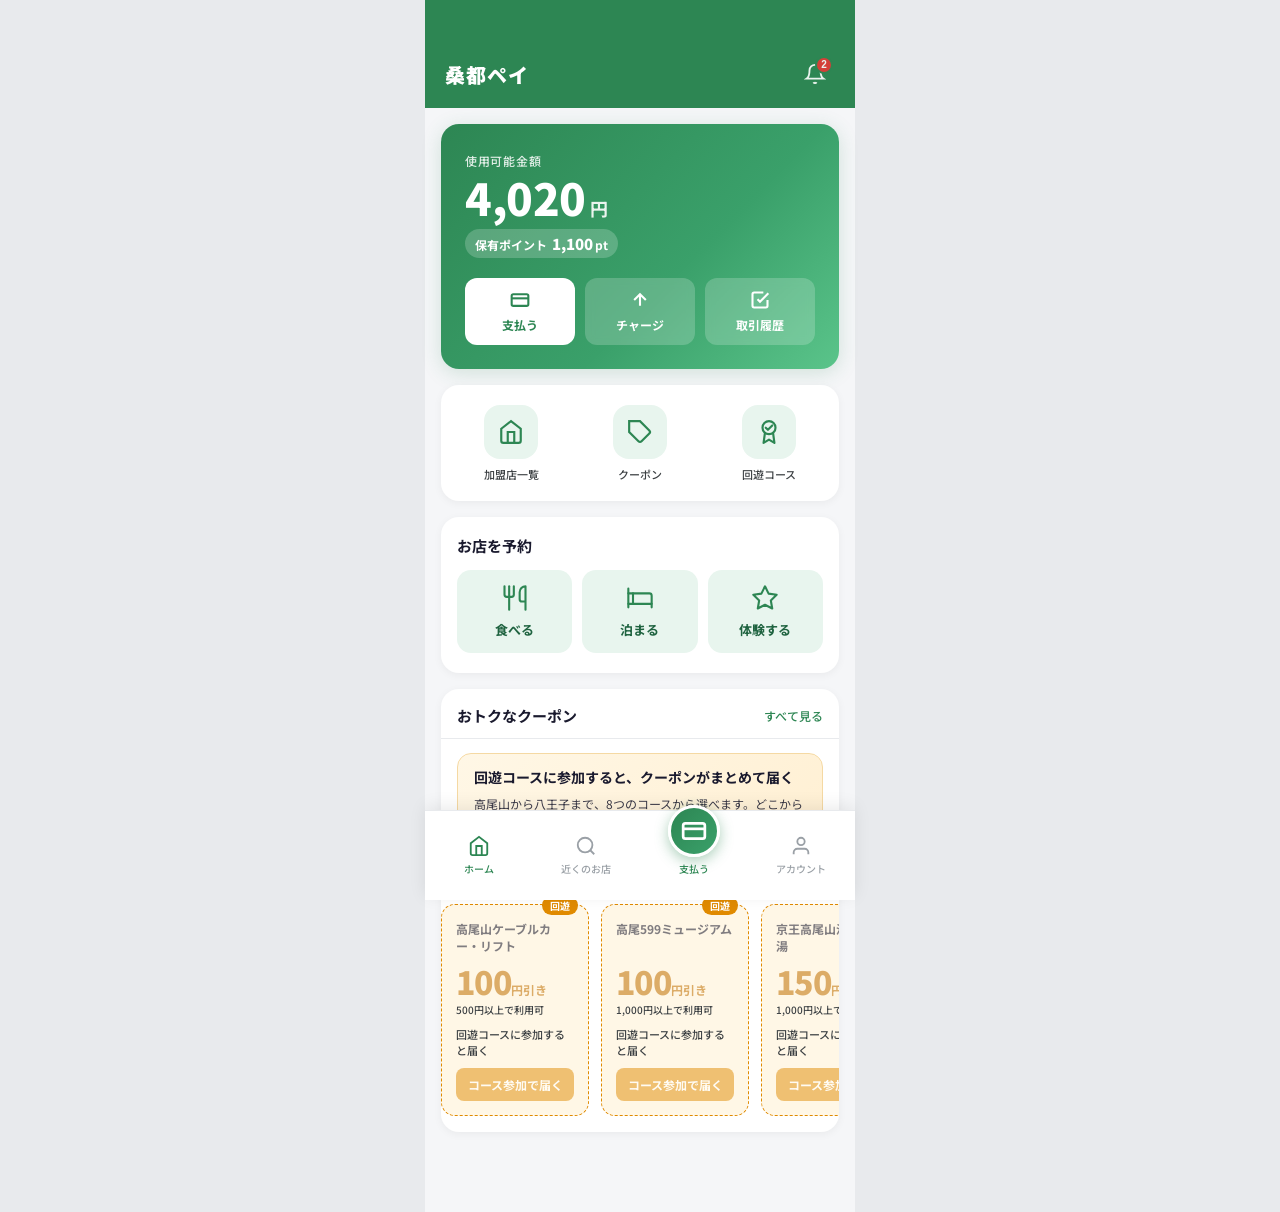
==== commit b4ac9a1d: "回遊クーポンとスタンプラリーを「回遊コース」にまとめた - メンバーの周回プラン8つを、それぞれ回遊コースにした（data.js の TOUR_COURSES）   行程（スタンプのない立ち寄り先もふ" ====
--- a/index.html
+++ b/index.html
@@ -80,7 +80,7 @@
             <path d="M8.2 13.3L7 22l5-3 5 3-1.2-8.7"/>
           </svg>
         </div>
-        <span>スタンプラリー</span>
+        <span>回遊コース</span>
       </a>
     </section>
 
--- a/style.css
+++ b/style.css
@@ -2067,6 +2067,7 @@
 }
 /* お知らせ：特典 */
 .notice-item.is-reward .notice-icon { background: #C2185B; }
+.notice-item.is-deduct .notice-icon { background: #C62828; }
 
 /* お知らせの本文は改行をそのまま出す */
 .notice-text {
@@ -2785,12 +2786,19 @@
   background: #C62828;
 }
 
-.account-past-toggle {
-  align-self: center;
-}
-
 .sheet .account-cancel-btn {
   background: #C62828;
+}
+
+/* キャンセルでポイントが差し引かれるときの注意 */
+.point-box.is-warning {
+  background: #FFF3E0;
+  border-left: 4px solid #E65100;
+}
+
+.point-box.is-warning .point-box-text {
+  color: #8A3A00;
+  font-weight: 700;
 }
 
 .account-back {
@@ -2886,3 +2894,358 @@
 .account-reset {
   color: var(--gray-400);
 }
+
+/* 予約履歴（reservation-history.html） */
+.reservation-history .account-reservation {
+  background: var(--white);
+  box-shadow: 0 2px 8px rgba(0, 0, 0, 0.05);
+}
+
+.reservation-history .account-reservation.is-past {
+  opacity: 1; /* 履歴の画面では薄くしない */
+}
+
+.reservation-history .account-reservation .coupon-category {
+  background: var(--green-pale);
+}
+
+/* ════════════════════════════
+   支払いでポイントを使う
+   （スイッチの見た目は「近い順」の .near-toggle を使っている）
+   ════════════════════════════ */
+.pay-point-toggle {
+  position: relative;
+  gap: 12px;
+  background: #E3F2FD;
+  border-color: #BBDEFB;
+}
+
+.pay-point-toggle:has(input:disabled) {
+  background: var(--gray-100);
+  border-color: var(--gray-200);
+  cursor: default;
+}
+
+.pay-point-text {
+  display: flex;
+  flex-direction: column;
+  gap: 2px;
+}
+
+.pay-point-sub {
+  font-size: 12px;
+  color: var(--gray-700);
+}
+
+.pay-point-toggle input:disabled + .near-toggle-switch {
+  opacity: 0.5;
+}
+
+/* 使うポイントの入力 */
+.pay-point-area {
+  display: flex;
+  flex-direction: column;
+  gap: 8px;
+}
+
+.pay-point-input-row {
+  display: flex;
+  gap: 8px;
+}
+
+.pay-point-input-row[hidden],
+.pay-point-hint[hidden] {
+  display: none;
+}
+
+.pay-point-amount {
+  flex: 1;
+  min-width: 0; /* 入力欄が横にはみ出さないように */
+  display: flex;
+  align-items: baseline;
+  gap: 6px;
+  padding: 8px 14px;
+  background: var(--white);
+  border: 2px solid #1565C0;
+  border-radius: 12px;
+  cursor: text;
+}
+
+.pay-point-input {
+  flex: 1;
+  width: 100%;
+  min-width: 0;
+  border: none;
+  outline: none;
+  background: none;
+  text-align: right;
+  font-family: 'Noto Sans JP', sans-serif;
+  font-size: 22px; /* 16px 以上なので iPhone でも拡大されない */
+  font-weight: 900;
+  color: #1565C0;
+}
+
+.pay-point-all {
+  flex-shrink: 0;
+  padding: 0 14px;
+  background: #E3F2FD;
+  color: #1565C0;
+}
+
+.pay-point-all.active {
+  background: #1565C0;
+  color: var(--white);
+}
+
+.pay-point-hint {
+  font-size: 12px;
+  line-height: 1.6;
+  color: var(--gray-700);
+}
+
+/* ════════════════════════════
+   回遊コース（stamp.html）
+   ════════════════════════════ */
+/* a タグで作ったボタン（クーポン詳細の「回遊コースを見て参加する」など） */
+a.sheet-btn,
+a.tour-demo-btn {
+  display: block;
+  text-align: center;
+  text-decoration: none;
+}
+
+a.tour-demo-btn {
+  align-self: flex-start;
+}
+
+/* ヒーロー内のラベル（白地の上に置く） */
+.stamp-hero .coupon-category {
+  background: rgba(255, 255, 255, 0.2);
+  color: var(--white);
+}
+
+.stamp-hero .coupon-badge.is-stamp {
+  background: var(--white);
+  color: #AD1457;
+}
+
+.coupon-category.is-season {
+  background: #FFF3E0;
+  color: #8A3A00;
+}
+
+/* コースの一覧 */
+.course-list {
+  display: flex;
+  flex-direction: column;
+  gap: 10px;
+}
+
+.course-card {
+  display: flex;
+  flex-direction: column;
+  gap: 6px;
+  padding: 14px;
+  border: 1.5px solid var(--gray-200);
+  border-radius: 14px;
+  color: var(--text-primary);
+  text-decoration: none;
+}
+
+.course-card.is-joined {
+  border-color: #C2185B;
+  background: #FFF5F8;
+}
+
+.course-card .stamp-progress {
+  background: var(--gray-200);
+  height: 6px;
+  margin: 2px 0;
+}
+
+.course-card .stamp-progress-bar {
+  background: #C2185B;
+}
+
+.course-card .stamp-tick {
+  display: none;
+}
+
+.course-card-title {
+  font-size: 15px;
+  font-weight: 900;
+  line-height: 1.4;
+}
+
+.course-card-catch {
+  font-size: 12px;
+  line-height: 1.6;
+  color: var(--gray-700);
+}
+
+.course-card-foot {
+  display: flex;
+  justify-content: space-between;
+  gap: 8px;
+  font-size: 11px;
+  font-weight: 700;
+  color: var(--gray-700);
+}
+
+.course-card-count {
+  flex-shrink: 0;
+  color: #C2185B;
+}
+
+/* 参加ボタン */
+.course-join-btn {
+  margin-top: 8px;
+  padding: 13px 0;
+  background: var(--white);
+  color: #AD1457;
+  border: none;
+  border-radius: 12px;
+  font-family: 'Noto Sans JP', sans-serif;
+  font-size: 15px;
+  font-weight: 900;
+  cursor: pointer;
+}
+
+.course-join-btn:active {
+  transform: scale(0.98);
+}
+
+.course-join-note,
+.course-joined {
+  font-size: 12px;
+  line-height: 1.6;
+}
+
+.course-joined {
+  margin-top: 6px;
+  padding: 10px 12px;
+  background: rgba(255, 255, 255, 0.2);
+  border-radius: 10px;
+  font-weight: 700;
+}
+
+/* 行程 */
+.course-plan {
+  list-style: none;
+  display: flex;
+  flex-direction: column;
+  gap: 0;
+}
+
+.course-plan-step {
+  position: relative;
+  display: flex;
+  gap: 12px;
+  padding: 0 0 14px 18px;
+}
+
+/* 左の線と点 */
+.course-plan-step::before {
+  content: '';
+  position: absolute;
+  left: 4px;
+  top: 6px;
+  width: 9px;
+  height: 9px;
+  border-radius: 50%;
+  background: #C2185B;
+}
+
+.course-plan-step:not(:last-child)::after {
+  content: '';
+  position: absolute;
+  left: 8px;
+  top: 16px;
+  bottom: 0;
+  width: 1.5px;
+  background: #F8BBD0;
+}
+
+.course-plan-time {
+  flex-shrink: 0;
+  width: 44px;
+  font-size: 12px;
+  font-weight: 700;
+  color: #C2185B;
+}
+
+.course-plan-text {
+  font-size: 13px;
+  line-height: 1.6;
+}
+
+/* このコースの回遊クーポン（セクションの中なので外側の余白はなし） */
+.course-coupons {
+  margin: 0;
+}
+
+.course-idea {
+  font-size: 13px;
+  line-height: 1.7;
+  color: var(--gray-700);
+}
+
+/* 加盟店の詳細・支払い完了に出すコースの一覧 */
+.course-mini-list {
+  display: flex;
+  flex-direction: column;
+  gap: 6px;
+}
+
+.course-mini {
+  display: flex;
+  justify-content: space-between;
+  align-items: center;
+  gap: 8px;
+  padding: 8px 10px;
+  background: var(--white);
+  border-radius: 8px;
+  text-decoration: none;
+  color: var(--text-primary);
+  font-size: 12px;
+}
+
+.course-mini-name {
+  font-weight: 700;
+}
+
+.course-mini-count {
+  flex-shrink: 0;
+  font-weight: 700;
+  color: #C2185B;
+}
+
+.course-mini.is-joined {
+  outline: 1.5px solid #C2185B;
+}
+
+/* ホーム・クーポン一覧のバナー（参加中のコース） */
+.tour-course-row {
+  display: flex;
+  justify-content: space-between;
+  align-items: center;
+  gap: 8px;
+  padding: 8px 12px;
+  background: rgba(255, 255, 255, 0.18);
+  border-radius: 10px;
+  color: var(--white);
+  text-decoration: none;
+  font-size: 13px;
+  font-weight: 700;
+}
+
+.tour-course-count {
+  flex-shrink: 0;
+  font-size: 15px;
+  font-weight: 900;
+}
+
+/* コースの中のクーポンは幅がせまいので、ボタンを消して状態は下の文字で見せる */
+.course-coupons .coupon-btn {
+  display: none;
+}
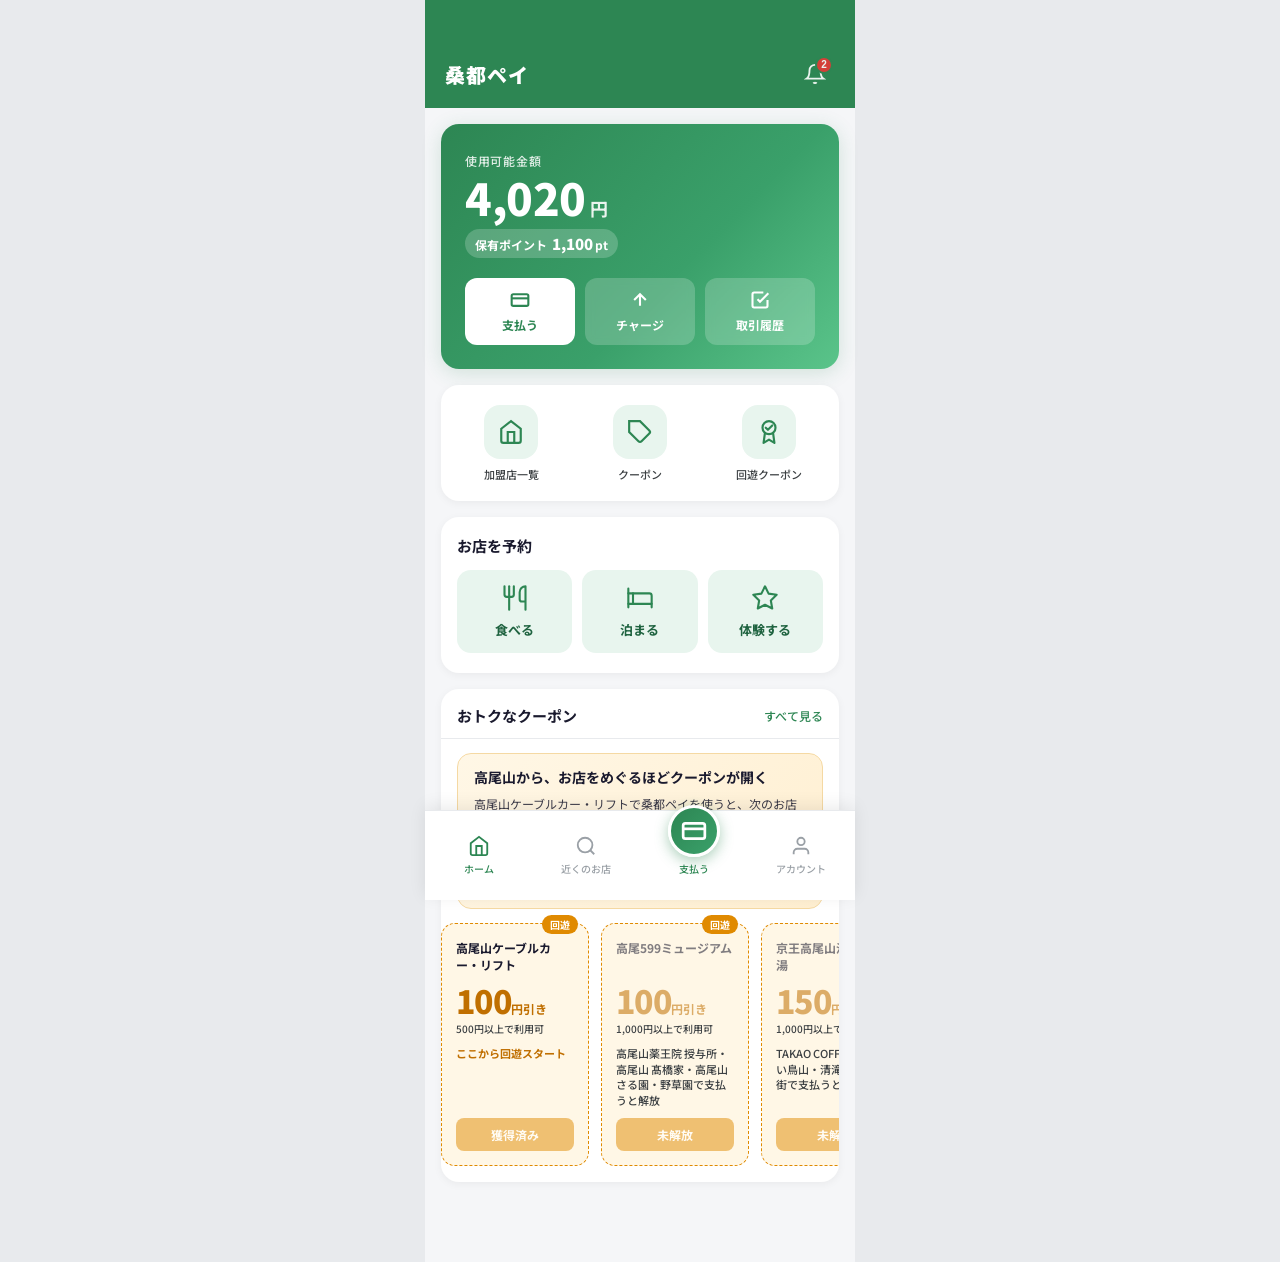
==== commit 8513fdc3: "回遊クーポンを「支払うと次のお店のクーポンが解放される」しくみにした - おすすめルート（8つのプラン）の並びから、回遊クーポンのつながりを作る（TOUR_NEXT） - 高尾山（ケーブルカー・リフト" ====
--- a/index.html
+++ b/index.html
@@ -80,7 +80,7 @@
             <path d="M8.2 13.3L7 22l5-3 5 3-1.2-8.7"/>
           </svg>
         </div>
-        <span>回遊コース</span>
+        <span>回遊クーポン</span>
       </a>
     </section>
 
--- a/style.css
+++ b/style.css
@@ -3097,38 +3097,6 @@
   color: #C2185B;
 }
 
-/* 参加ボタン */
-.course-join-btn {
-  margin-top: 8px;
-  padding: 13px 0;
-  background: var(--white);
-  color: #AD1457;
-  border: none;
-  border-radius: 12px;
-  font-family: 'Noto Sans JP', sans-serif;
-  font-size: 15px;
-  font-weight: 900;
-  cursor: pointer;
-}
-
-.course-join-btn:active {
-  transform: scale(0.98);
-}
-
-.course-join-note,
-.course-joined {
-  font-size: 12px;
-  line-height: 1.6;
-}
-
-.course-joined {
-  margin-top: 6px;
-  padding: 10px 12px;
-  background: rgba(255, 255, 255, 0.2);
-  border-radius: 10px;
-  font-weight: 700;
-}
-
 /* 行程 */
 .course-plan {
   list-style: none;
@@ -3220,10 +3188,6 @@
   color: #C2185B;
 }
 
-.course-mini.is-joined {
-  outline: 1.5px solid #C2185B;
-}
-
 /* ホーム・クーポン一覧のバナー（参加中のコース） */
 .tour-course-row {
   display: flex;
@@ -3249,3 +3213,157 @@
 .course-coupons .coupon-btn {
   display: none;
 }
+
+/* ════════════════════════════
+   回遊クーポンのつながり
+   ════════════════════════════ */
+.tour-box-sub {
+  margin-top: 4px;
+  font-size: 12px;
+  font-weight: 700;
+  color: var(--gray-700);
+}
+
+/* クーポンを小さく並べる */
+.tour-chips {
+  display: flex;
+  flex-wrap: wrap;
+  gap: 6px;
+}
+
+.tour-chip {
+  display: flex;
+  flex-direction: column;
+  align-items: flex-start;
+  gap: 1px;
+  padding: 6px 10px;
+  background: #FFF7E6;
+  border: 1.5px solid #E08A00;
+  border-radius: 10px;
+  font-family: 'Noto Sans JP', sans-serif;
+  text-align: left;
+  cursor: pointer;
+}
+
+.tour-chip-name {
+  font-size: 12px;
+  font-weight: 700;
+  color: var(--text-primary);
+}
+
+.tour-chip-amount {
+  font-size: 11px;
+  font-weight: 900;
+  color: #E08A00;
+}
+
+.tour-chip.is-used,
+.tour-chip.is-locked {
+  background: var(--gray-100);
+  border-color: var(--gray-200);
+}
+
+.tour-chip.is-used .tour-chip-amount,
+.tour-chip.is-locked .tour-chip-amount {
+  color: var(--gray-400);
+}
+
+/* つながりの一覧 */
+.tour-tree {
+  display: flex;
+  flex-direction: column;
+  gap: 8px;
+}
+
+.tour-node {
+  padding: 10px 12px;
+  border-radius: 12px;
+  background: var(--gray-100);
+  border-left: 4px solid var(--gray-200);
+}
+
+.tour-node.is-acquired {
+  background: #FFF7E6;
+  border-left-color: #E08A00;
+}
+
+.tour-node.is-used {
+  border-left-color: var(--gray-400);
+}
+
+.tour-node-head {
+  display: flex;
+  align-items: center;
+  gap: 8px;
+  width: 100%;
+  background: none;
+  border: none;
+  padding: 0;
+  font-family: 'Noto Sans JP', sans-serif;
+  text-align: left;
+  cursor: pointer;
+}
+
+.tour-node-status {
+  flex-shrink: 0;
+  padding: 2px 8px;
+  border-radius: 20px;
+  background: var(--gray-200);
+  font-size: 10px;
+  font-weight: 700;
+  color: var(--gray-700);
+}
+
+.tour-node.is-acquired .tour-node-status {
+  background: #E08A00;
+  color: var(--white);
+}
+
+.tour-node-name {
+  flex: 1;
+  font-size: 13px;
+  font-weight: 700;
+  color: var(--text-primary);
+}
+
+.tour-node-amount {
+  flex-shrink: 0;
+  font-size: 12px;
+  font-weight: 900;
+  color: #E08A00;
+}
+
+.tour-node.is-locked .tour-node-amount,
+.tour-node.is-used .tour-node-amount {
+  color: var(--gray-400);
+}
+
+.tour-node-next {
+  margin-top: 4px;
+  font-size: 11px;
+  line-height: 1.6;
+  color: var(--gray-700);
+}
+
+/* バナーのボタンとリンク */
+.tour-banner-actions {
+  display: flex;
+  align-items: center;
+  gap: 14px;
+}
+
+.tour-banner-link {
+  margin-top: 4px;
+  font-size: 12px;
+  font-weight: 700;
+  color: #B36B00;
+}
+
+.tour-demo-btn.is-light {
+  background: var(--white);
+  color: var(--green-primary);
+}
+
+.stamp-hero .tour-countdown {
+  font-size: 13px;
+}
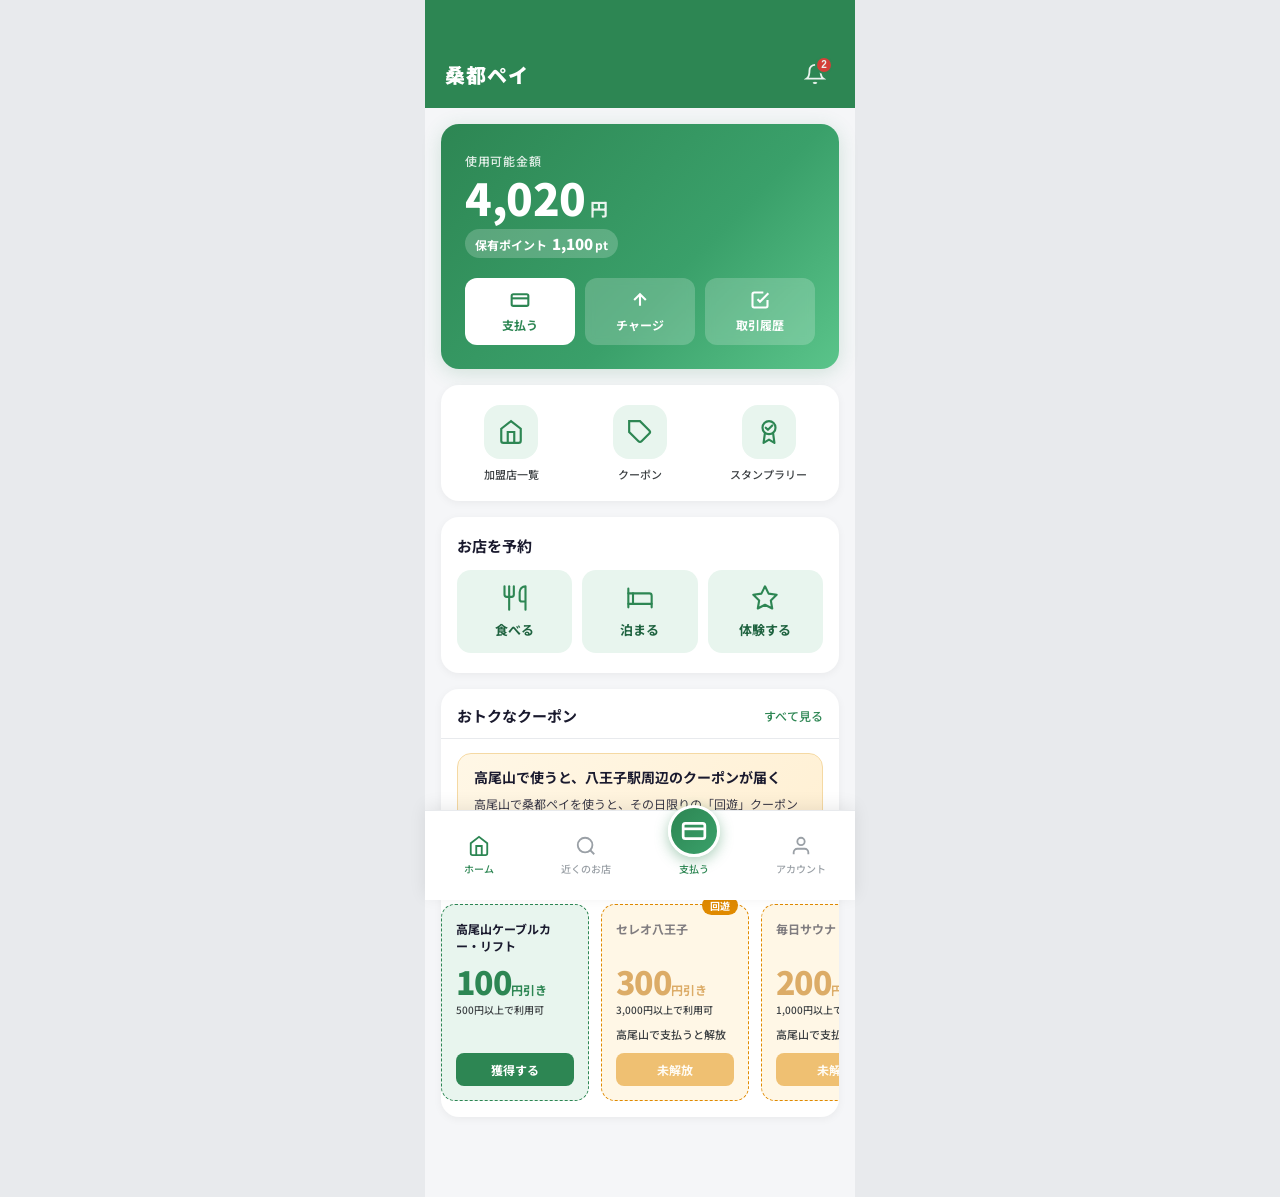
==== commit 3b208d3b: "ホームを発表スライドと同じ見た目に戻した - ホームのバナーの文・ボタンと「おトクなクーポン」の並び・色を main と同じにした（スライドの画面と同じ） - 高尾山エリアで支払うと八王子駅周辺の回遊" ====
--- a/index.html
+++ b/index.html
@@ -80,7 +80,7 @@
             <path d="M8.2 13.3L7 22l5-3 5 3-1.2-8.7"/>
           </svg>
         </div>
-        <span>回遊クーポン</span>
+        <span>スタンプラリー</span>
       </a>
     </section>
 
--- a/style.css
+++ b/style.css
@@ -3007,15 +3007,10 @@
    回遊コース（stamp.html）
    ════════════════════════════ */
 /* a タグで作ったボタン（クーポン詳細の「回遊コースを見て参加する」など） */
-a.sheet-btn,
-a.tour-demo-btn {
+a.sheet-btn {
   display: block;
   text-align: center;
   text-decoration: none;
-}
-
-a.tour-demo-btn {
-  align-self: flex-start;
 }
 
 /* ヒーロー内のラベル（白地の上に置く） */
@@ -3345,25 +3340,6 @@
   color: var(--gray-700);
 }
 
-/* バナーのボタンとリンク */
-.tour-banner-actions {
-  display: flex;
-  align-items: center;
-  gap: 14px;
-}
-
-.tour-banner-link {
-  margin-top: 4px;
-  font-size: 12px;
-  font-weight: 700;
-  color: #B36B00;
-}
-
-.tour-demo-btn.is-light {
-  background: var(--white);
-  color: var(--green-primary);
-}
-
 .stamp-hero .tour-countdown {
   font-size: 13px;
 }
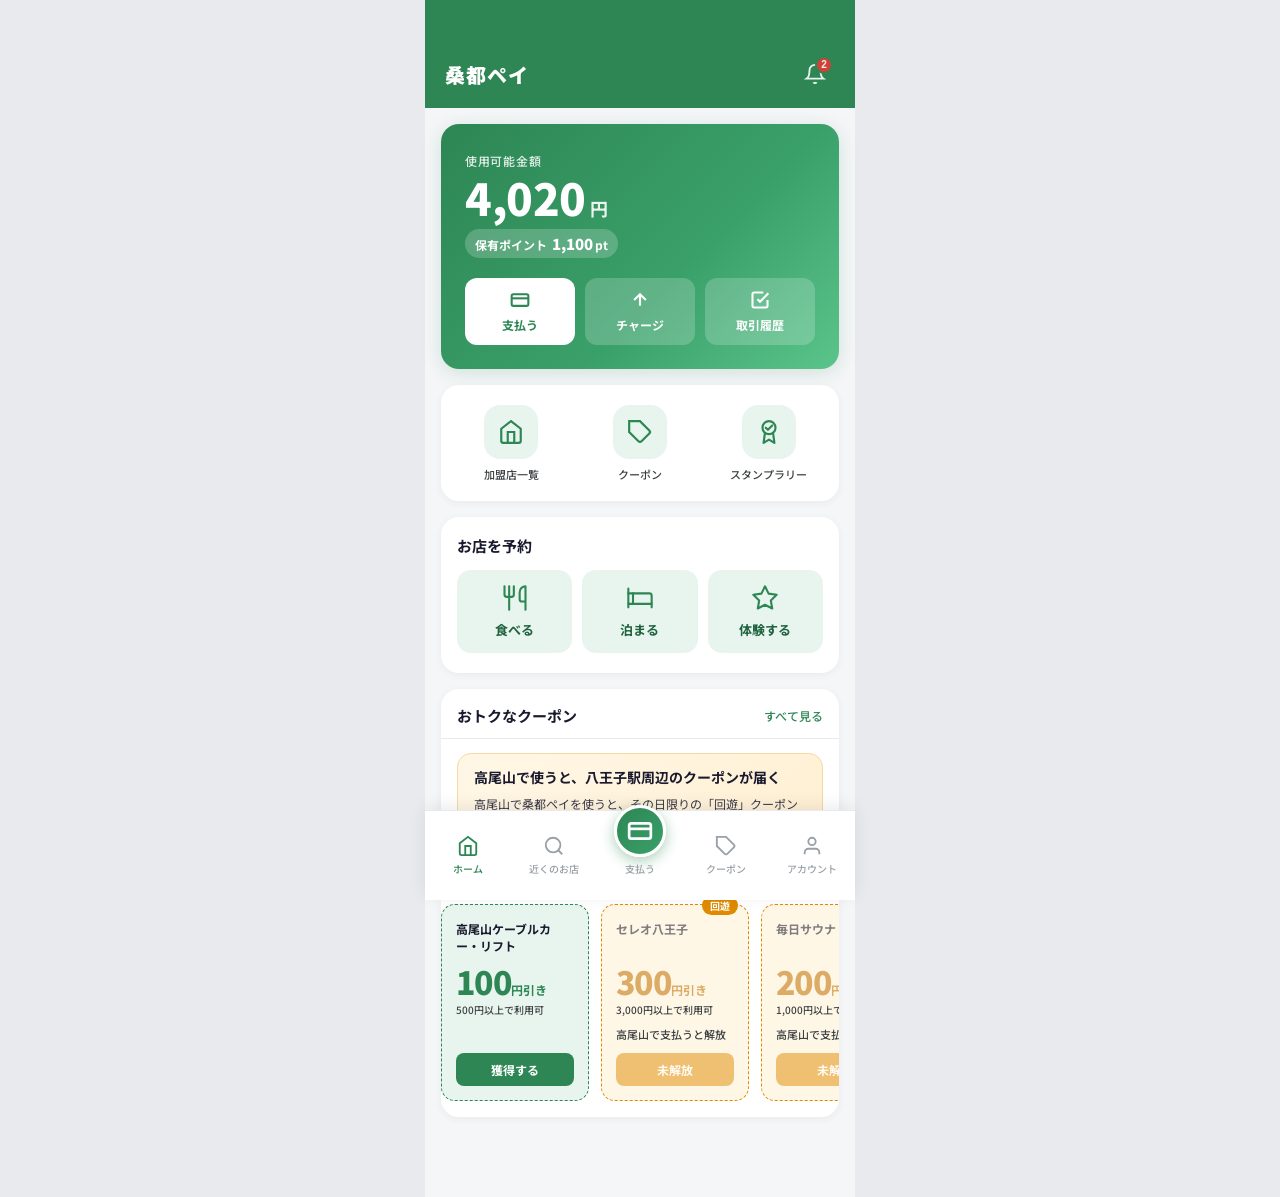
==== commit c6438bad: "下のナビに「クーポン」を足して、左右対称にした - 「支払う」と「アカウント」の間に「クーポン」（クーポン一覧へ）を追加し、5つにした   → 丸い「支払う」が画面のちょうど真ん中に来る - クーポン" ====
--- a/index.html
+++ b/index.html
@@ -72,7 +72,7 @@
         </div>
         <span>クーポン</span>
       </a>
-      <a href="stamp.html" class="service-item">
+      <a href="coupons.html?kind=tour" class="service-item">
         <div class="service-icon">
           <svg width="26" height="26" viewBox="0 0 24 24" fill="none" stroke="currentColor" stroke-width="2" stroke-linecap="round" stroke-linejoin="round">
             <circle cx="12" cy="8" r="6"/>
@@ -150,6 +150,13 @@
       </div>
       <span>支払う</span>
     </a>
+    <a href="coupons.html" class="nav-item nav-coupon">
+      <svg width="22" height="22" viewBox="0 0 24 24" fill="none" stroke="currentColor" stroke-width="2">
+        <path d="M20.59 13.41l-7.17 7.17a2 2 0 0 1-2.83 0L2 12V2h10l8.59 8.59a2 2 0 0 1 0 2.82z"/>
+        <line x1="7" y1="7" x2="7.01" y2="7"/>
+      </svg>
+      <span>クーポン</span>
+    </a>
     <a href="account.html" class="nav-item nav-account">
       <svg width="22" height="22" viewBox="0 0 24 24" fill="none" stroke="currentColor" stroke-width="2">
         <path d="M20 21v-2a4 4 0 0 0-4-4H8a4 4 0 0 0-4 4v2"/>
--- a/style.css
+++ b/style.css
@@ -422,8 +422,12 @@
 }
 
 .nav-item.pay-nav {
+  margin-top: -18px;
+}
+
+/* 「支払う」の文字は、支払うページにいるときだけ緑にする（丸いボタンはいつも緑） */
+.nav-item.pay-nav.active {
   color: var(--green-primary);
-  margin-top: -18px;
 }
 
 .pay-circle {
@@ -1999,6 +2003,7 @@
 
 .notice-item.is-points .notice-icon  { background: #1565C0; }
 .notice-item.is-charge .notice-icon  { background: #E08A00; }
+.notice-item.is-bill .notice-icon    { background: #1565C0; }
 .notice-item.is-reserve .notice-icon { background: #6A1B9A; }
 
 .notice-body {
@@ -3343,3 +3348,279 @@
 .stamp-hero .tour-countdown {
   font-size: 13px;
 }
+
+/* 回遊クーポンのページの上のカード（オレンジ） */
+.stamp-hero.is-tour {
+  background: linear-gradient(135deg, #D97A00, #F0A43A);
+  box-shadow: 0 4px 20px rgba(217, 122, 0, 0.25);
+}
+
+/* ページの下のスタンプラリー */
+.stamp-rally-hero {
+  margin-top: 28px;
+}
+
+.stamp-route-head {
+  display: flex;
+  align-items: flex-start;
+  justify-content: space-between;
+  gap: 10px;
+}
+
+.stamp-route-title-box {
+  display: flex;
+  flex-direction: column;
+  gap: 4px;
+}
+
+.stamp-route-count {
+  flex-shrink: 0;
+  font-size: 18px;
+  font-weight: 900;
+  color: #C2185B;
+}
+
+.stamp-route-foot {
+  display: flex;
+  align-items: center;
+  justify-content: space-between;
+  gap: 10px;
+  padding-top: 10px;
+  border-top: 1px solid var(--gray-200);
+}
+
+.stamp-route-reward {
+  font-size: 12px;
+  font-weight: 700;
+  color: #AD1457;
+}
+
+.stamp-route-link {
+  flex-shrink: 0;
+  font-size: 12px;
+  color: #C2185B;
+}
+
+/* クーポン一覧（回遊クーポンだけのとき）の、回遊クーポンのページへの入口 */
+.tour-page-link {
+  margin: 12px 16px 0;
+  padding: 12px 14px;
+  display: flex;
+  align-items: center;
+  gap: 10px;
+  background: var(--white);
+  border: 1.5px solid #C2185B;
+  border-radius: 14px;
+  text-decoration: none;
+  color: var(--text-primary);
+}
+
+.tour-page-link[hidden] {
+  display: none;
+}
+
+.tour-page-link-text {
+  flex: 1;
+  display: flex;
+  flex-direction: column;
+  gap: 2px;
+}
+
+.tour-page-link-text strong {
+  font-size: 14px;
+  color: #AD1457;
+}
+
+.tour-page-link-text span {
+  font-size: 11px;
+  color: var(--gray-700);
+}
+
+/* ════════════════════════════
+   公共料金・税金の支払い
+   ════════════════════════════ */
+/* 種類のアイコン */
+.bill-icon {
+  flex-shrink: 0;
+  width: 42px;
+  height: 42px;
+  display: flex;
+  align-items: center;
+  justify-content: center;
+  border-radius: 12px;
+  background: #E3F2FD;
+  color: #1565C0;
+}
+
+.bill-icon.is-water    { background: #E1F5FE; color: #0277BD; }
+.bill-icon.is-electric { background: #FFF8E1; color: #F57F17; }
+.bill-icon.is-gas      { background: #FBE9E7; color: #D84315; }
+.bill-icon.is-tax      { background: var(--green-pale); color: var(--green-dark); }
+
+/* 払込票の一覧 */
+.bill-section-title {
+  font-size: 13px;
+  font-weight: 700;
+  color: var(--text-primary);
+}
+
+.bill-list {
+  display: flex;
+  flex-direction: column;
+  gap: 8px;
+}
+
+.bill-row {
+  display: flex;
+  align-items: center;
+  gap: 12px;
+  width: 100%;
+  padding: 12px;
+  background: var(--white);
+  border: 1.5px solid var(--gray-200);
+  border-radius: 12px;
+  font-family: 'Noto Sans JP', sans-serif;
+  text-align: left;
+}
+
+button.bill-row {
+  cursor: pointer;
+}
+
+button.bill-row:active {
+  background: var(--gray-100);
+}
+
+.bill-row.is-paid {
+  background: var(--gray-100);
+}
+
+.bill-row-info {
+  flex: 1;
+  min-width: 0;
+  display: flex;
+  flex-direction: column;
+  gap: 2px;
+}
+
+.bill-row-issuer {
+  font-size: 11px;
+  font-weight: 700;
+  color: var(--gray-700);
+}
+
+.bill-row-title {
+  font-size: 14px;
+  font-weight: 700;
+  line-height: 1.4;
+  color: var(--text-primary);
+}
+
+.bill-row-due {
+  font-size: 11px;
+  color: var(--gray-700);
+}
+
+.bill-row-amount {
+  flex-shrink: 0;
+  font-size: 16px;
+  font-weight: 900;
+  color: var(--text-primary);
+}
+
+.bill-paid summary {
+  font-size: 13px;
+  font-weight: 700;
+  color: var(--gray-700);
+  cursor: pointer;
+  margin-bottom: 8px;
+}
+
+.bill-note {
+  text-align: left;
+}
+
+/* 引き落とし予定の行 */
+.bill-row-sub {
+  display: flex;
+  flex-direction: column;
+  gap: 4px;
+}
+
+.bill-row-due.is-failed {
+  color: #C62828;
+  font-weight: 700;
+}
+
+.bill-row-actions {
+  display: flex;
+  flex-wrap: wrap;
+  gap: 4px 14px;
+}
+
+.bill-cancel-link {
+  font-size: 11px;
+}
+
+.bill-cancel-link {
+  color: var(--gray-700);
+}
+
+.bill-register-btn {
+  flex-shrink: 0;
+  padding: 8px 14px;
+  background: var(--green-primary);
+  color: var(--white);
+  border: none;
+  border-radius: 10px;
+  font-family: 'Noto Sans JP', sans-serif;
+  font-size: 13px;
+  font-weight: 700;
+  cursor: pointer;
+}
+
+.bill-register-btn:active {
+  transform: scale(0.97);
+}
+
+.bill-row {
+  align-items: flex-start;
+}
+
+.bill-row-amount,
+.bill-register-btn {
+  align-self: center;
+}
+
+.bill-row-actions .tour-box-link {
+  padding: 0;
+  margin: 0;
+}
+
+/* 公共料金のページ（bills.html） */
+.bills-page {
+  padding-bottom: 24px;
+}
+
+.bills-page .reserve-lead {
+  margin: 16px 16px 0;
+}
+
+.bill-warn {
+  margin: 12px 16px 0;
+}
+
+.bills-page .bill-note {
+  margin: 16px 16px 0;
+}
+
+/* 公共料金の登録：デモアプリのため先に進めないことの説明 */
+.bill-demo-notice {
+  gap: 6px;
+}
+
+.bill-demo-title {
+  font-size: 14px;
+  font-weight: 900;
+  color: #8A3A00;
+}
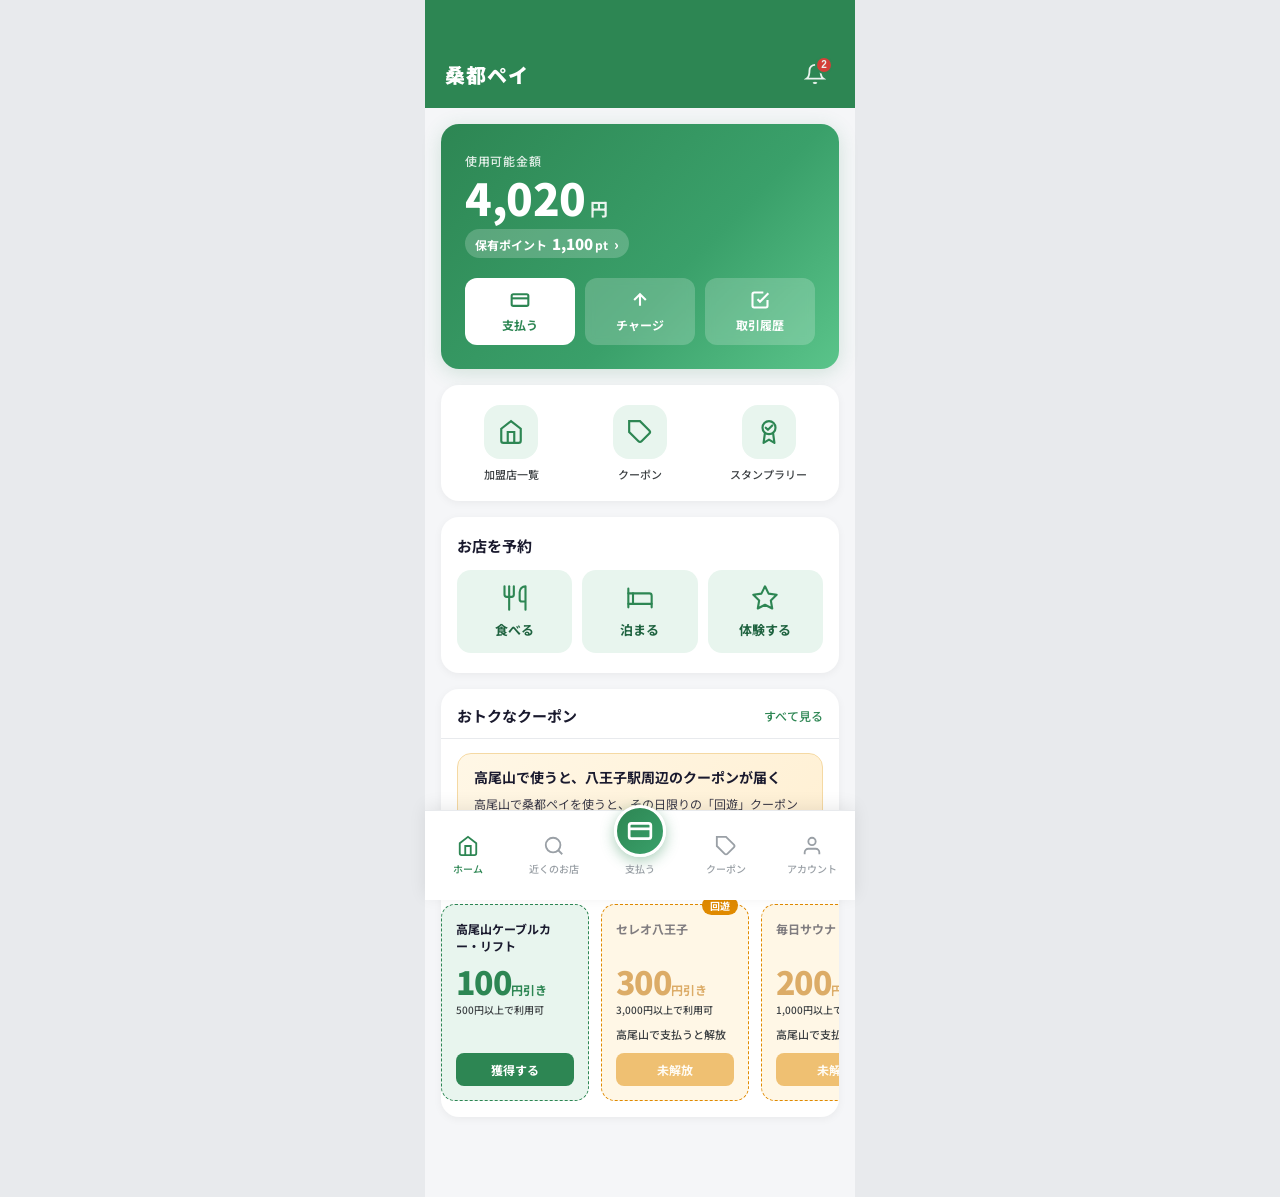
==== commit f33692e5: "ホームとアカウントの保有ポイントに「›」を付けて、ポイントの詳細へ移動できるとわかるようにした - ホーム：「保有ポイント ◯pt ›」をリンク（points.html）にした - アカウント：上のカ" ====
--- a/index.html
+++ b/index.html
@@ -28,7 +28,8 @@
         <span class="amount-unit">円</span>
       </div>
       <!-- 保有ポイント（数字は js/state.js で書きかわる） -->
-      <p class="card-points">保有ポイント <span class="points-value">0</span>pt</p>
+      <!-- 押すとポイントの詳細（points.html）へ -->
+      <a href="points.html" class="card-points" aria-label="保有ポイント。押すとポイントの詳細を見る">保有ポイント <span class="points-value">0</span>pt<span class="card-points-arrow" aria-hidden="true">›</span></a>
       <div class="card-actions">
         <a href="pay.html" class="action-btn primary pay-btn">
           <svg width="20" height="20" viewBox="0 0 24 24" fill="none" stroke="currentColor" stroke-width="2.5">
--- a/style.css
+++ b/style.css
@@ -129,6 +129,17 @@
   font-weight: 700;
 }
 
+a.card-points {
+  color: inherit;
+  text-decoration: none;
+}
+
+.card-points-arrow {
+  margin-left: 6px;
+  font-size: 14px;
+  font-weight: 900;
+}
+
 .card-points .points-value {
   font-size: 15px;
   font-weight: 900;
@@ -3624,3 +3635,115 @@
   font-weight: 900;
   color: #8A3A00;
 }
+
+/* 支払い画面：回遊クーポンの期限が延びるかの案内 */
+.pay-extend-note {
+  padding: 10px 12px;
+  border-radius: 10px;
+  background: #FFF7E6;
+  border: 1px dashed #E08A00;
+  font-size: 12px;
+  font-weight: 700;
+  line-height: 1.6;
+  color: #8A5300;
+}
+
+.pay-extend-note[hidden] {
+  display: none;
+}
+
+.pay-extend-note.is-ok {
+  background: #FFEFD1;
+  border-style: solid;
+  color: #B36B00;
+}
+
+/* ════════════════════════════
+   ポイント（points.html）
+   ════════════════════════════ */
+.points-page {
+  padding-bottom: 24px;
+}
+
+.points-total {
+  display: flex;
+  flex-direction: column;
+  font-size: 16px;
+  font-weight: 700;
+}
+
+.points-total-label {
+  font-size: 12px;
+  font-weight: 500;
+  opacity: 0.9;
+}
+
+.points-total strong {
+  font-size: 40px;
+  font-weight: 900;
+  line-height: 1.2;
+}
+
+.points-total {
+  display: block;
+}
+
+.points-total-label {
+  display: block;
+}
+
+.account-num-sub {
+  font-size: 11px;
+  opacity: 0.85;
+}
+
+.points-card-note {
+  font-size: 11px;
+  opacity: 0.9;
+}
+
+.points-row-top {
+  display: flex;
+  align-items: center;
+  gap: 8px;
+}
+
+.points-kind {
+  padding: 1px 8px;
+  border-radius: 20px;
+  background: #E3F2FD;
+  color: #1565C0;
+  font-size: 10px;
+  font-weight: 700;
+}
+
+.points-kind.is-normal {
+  background: var(--green-pale);
+  color: var(--green-dark);
+}
+
+.points-used summary {
+  cursor: pointer;
+}
+
+.points-used .notice-list {
+  margin-top: 12px;
+}
+
+/* アカウントの保有ポイント：押すとポイントの詳細へ */
+.account-num-link {
+  color: inherit;
+  text-decoration: none;
+}
+
+.account-num-head {
+  display: flex;
+  justify-content: space-between;
+  align-items: center;
+}
+
+.account-num-arrow {
+  font-size: 16px;
+  font-weight: 900;
+  opacity: 1;
+}
